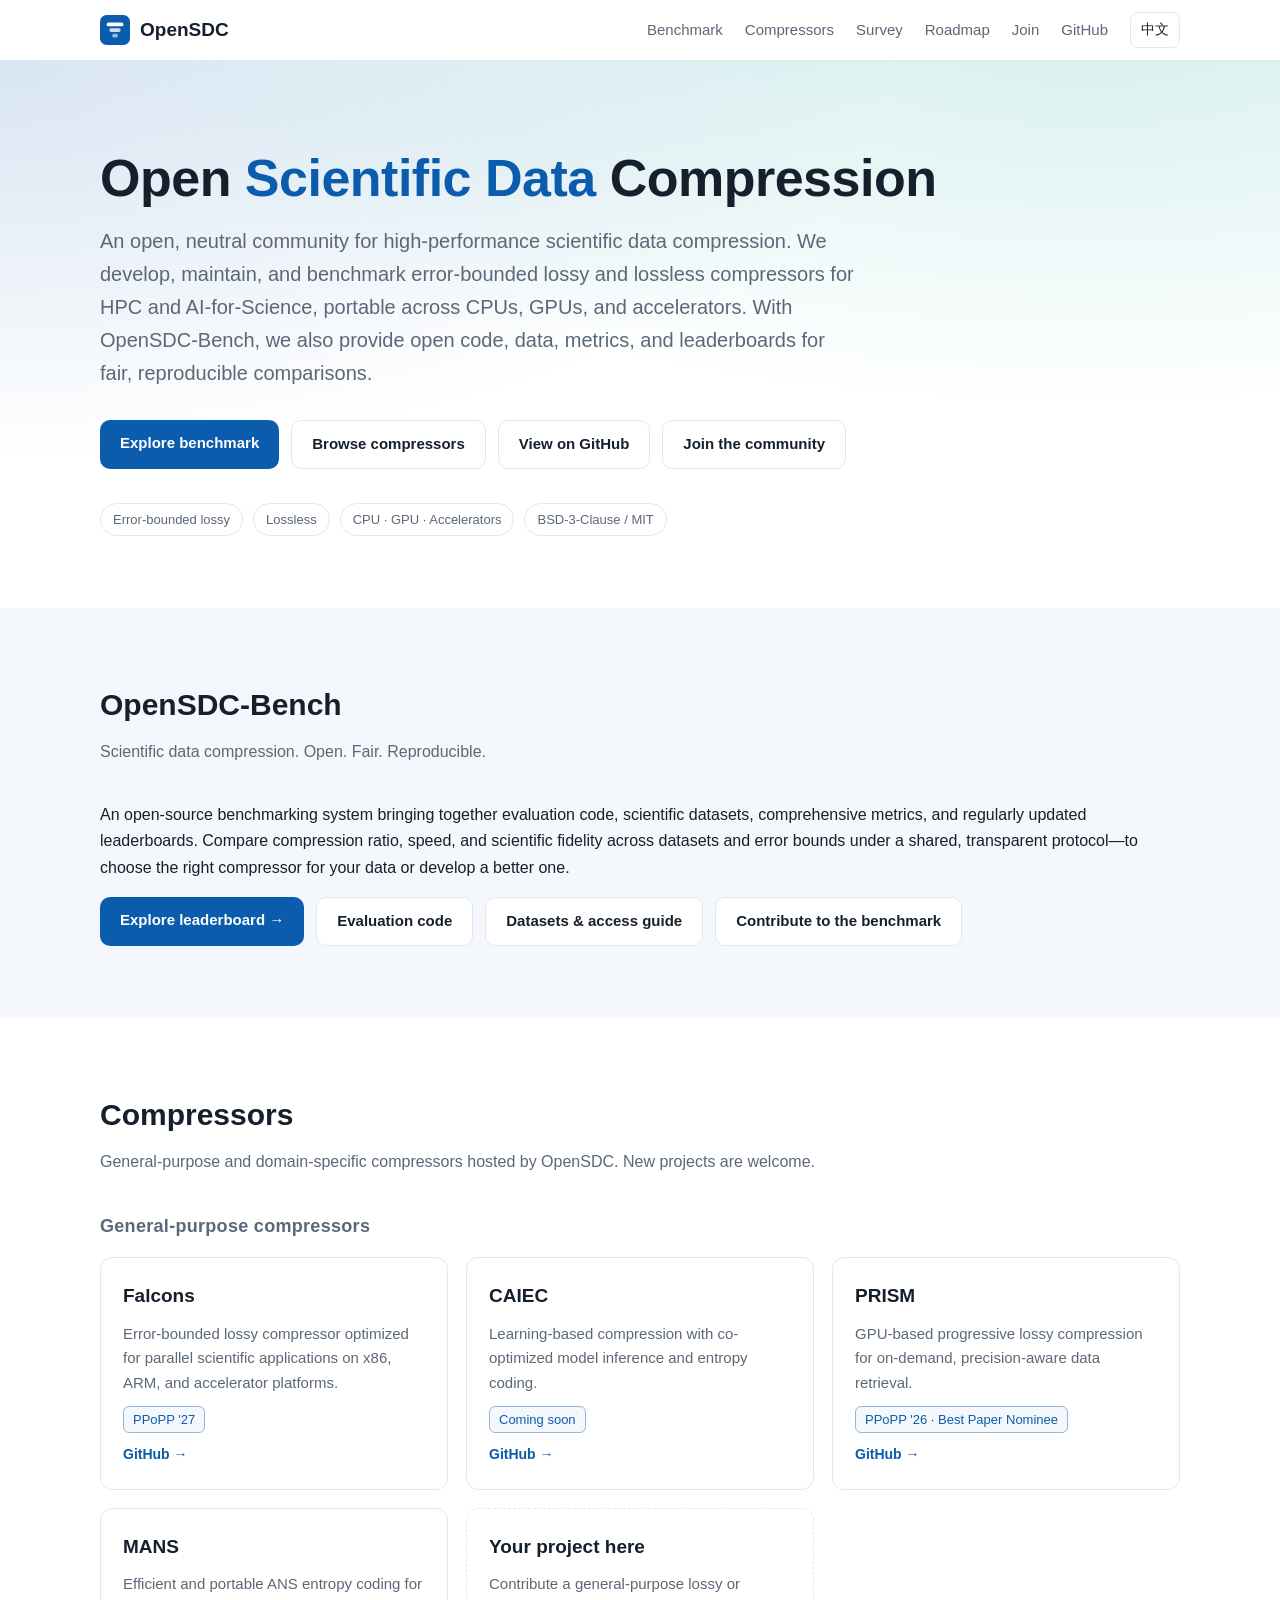
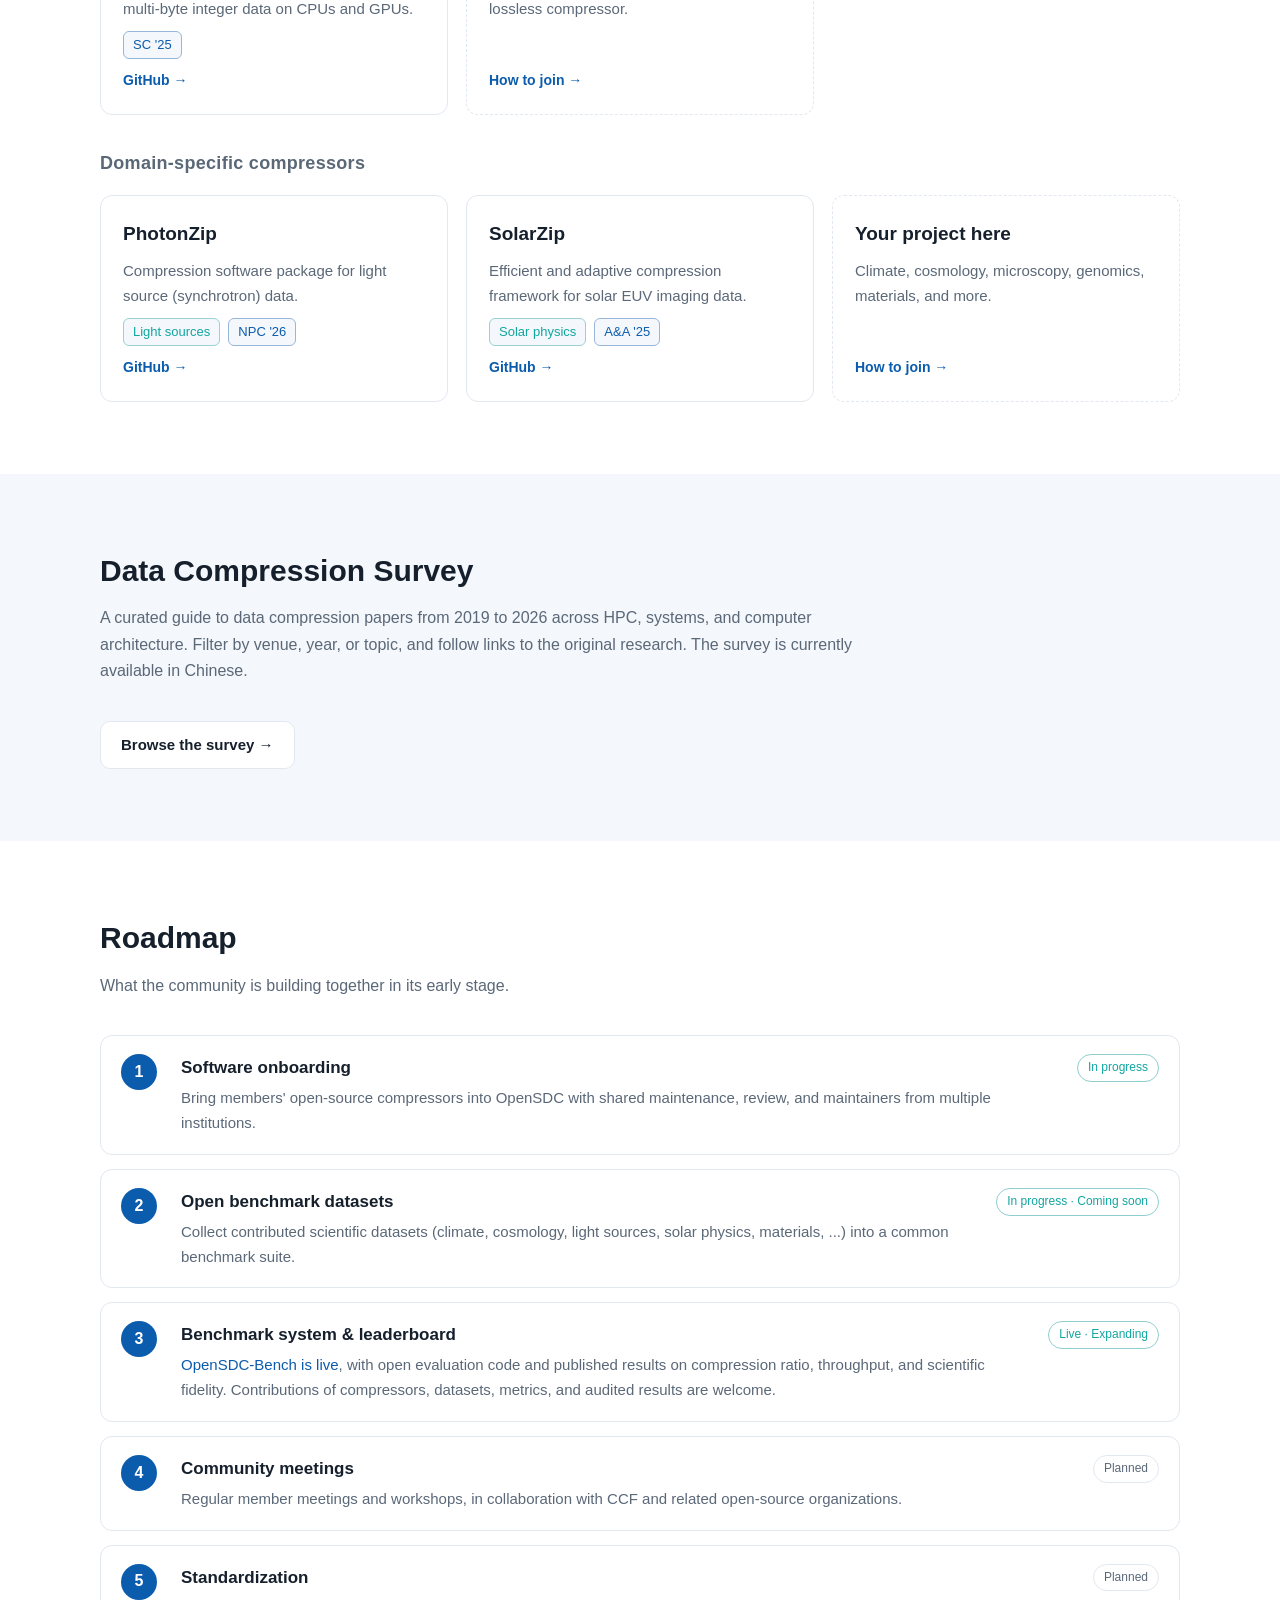
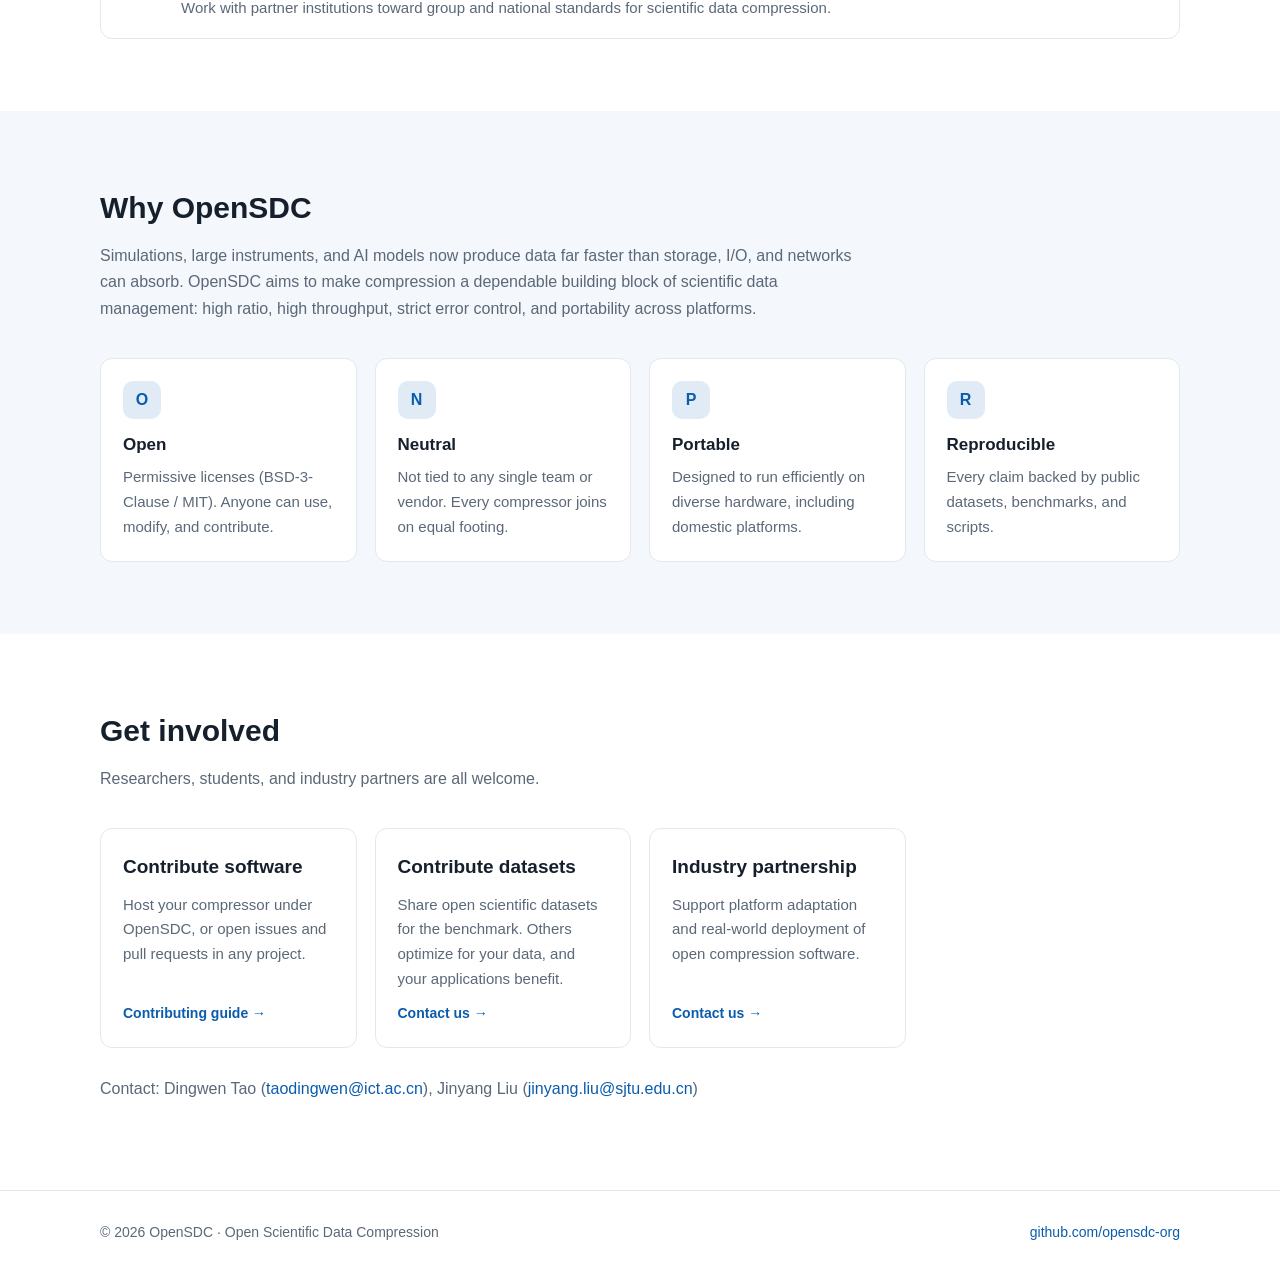
==== index.html @ 250b7d8d "add survey page files" ====
<!doctype html>
<html lang="en">
<head>
<meta charset="utf-8">
<meta name="viewport" content="width=device-width, initial-scale=1">
<title>OpenSDC · Open Scientific Data Compression</title>
<meta name="description" content="OpenSDC is an open community for high-performance scientific data compression: error-bounded lossy and lossless compressors for HPC and AI4S, portable across diverse hardware.">
<link rel="icon" href="data:image/svg+xml,%3Csvg xmlns='http://www.w3.org/2000/svg' viewBox='0 0 32 32'%3E%3Crect width='32' height='32' rx='7' fill='%230b5cad'/%3E%3Crect x='7' y='8' width='18' height='4' rx='2' fill='white'/%3E%3Crect x='10' y='14' width='12' height='4' rx='2' fill='white' opacity='.8'/%3E%3Crect x='13' y='20' width='6' height='4' rx='2' fill='white' opacity='.6'/%3E%3C/svg%3E">
<link rel="alternate" hreflang="en" href="https://opensdc-org.github.io/">
<link rel="alternate" hreflang="zh" href="https://opensdc-org.github.io/zh.html">
<link rel="alternate" hreflang="x-default" href="https://opensdc-org.github.io/">
<style>
:root{
  --bg:#ffffff; --bg-alt:#f4f7fb; --text:#16202c; --muted:#5b6878; --line:#e2e8f0;
  --brand:#0b5cad; --brand-dark:#083f78; --accent:#12a6a0; --card:#ffffff;
  --radius:12px; --max:1120px;
}
@media (prefers-color-scheme: dark){
  :root:not([data-theme="light"]){
    --bg:#0f1620; --bg-alt:#141d29; --text:#e6edf5; --muted:#9aa8b8; --line:#243142;
    --brand:#4c9cf0; --brand-dark:#2f7fd6; --accent:#3cc9c2; --card:#16202d;
  }
}
*{box-sizing:border-box}
html{scroll-behavior:smooth}
body{margin:0;background:var(--bg);color:var(--text);
  font-family:-apple-system,BlinkMacSystemFont,"Segoe UI",Roboto,"Helvetica Neue","PingFang SC","Microsoft YaHei",sans-serif;
  line-height:1.65;font-size:16px}
a{color:var(--brand);text-decoration:none}
a:hover{text-decoration:underline}
.wrap{max-width:var(--max);margin:0 auto;padding:0 20px}

/* nav */
header{position:sticky;top:0;z-index:10;background:color-mix(in srgb,var(--bg) 88%,transparent);
  backdrop-filter:blur(8px);border-bottom:1px solid var(--line)}
.nav{display:flex;align-items:center;justify-content:space-between;height:60px;gap:16px}
.logo{display:flex;align-items:center;gap:10px;font-weight:700;font-size:19px;color:var(--text)}
.logo:hover{text-decoration:none}
.logo svg{width:30px;height:30px}
.links{display:flex;gap:22px;align-items:center;font-size:15px}
.links a{color:var(--muted)}
.links a:hover{color:var(--text);text-decoration:none}
.lang{border:1px solid var(--line);background:transparent;color:var(--text);border-radius:8px;
  padding:5px 10px;cursor:pointer;font-size:14px;text-decoration:none}
.links a.lang{color:var(--text)}
.lang:hover{border-color:var(--brand);text-decoration:none}
@media (max-width:760px){.links a.hide-sm{display:none}}
@media (max-width:480px){.nav{height:auto;min-height:60px;flex-wrap:wrap;gap:8px;padding-top:10px;padding-bottom:10px}.links{gap:14px;flex-wrap:wrap}}

/* hero */
.hero{padding:88px 0 72px;background:
  radial-gradient(1000px 400px at 85% -10%,color-mix(in srgb,var(--accent) 18%,transparent),transparent),
  radial-gradient(900px 400px at 0% 0%,color-mix(in srgb,var(--brand) 16%,transparent),transparent)}
.hero h1{font-size:clamp(32px,5vw,52px);line-height:1.15;margin:0 0 16px;letter-spacing:-.5px}
.hero h1 span{color:var(--brand)}
.hero p.lead{font-size:clamp(17px,2vw,20px);color:var(--muted);max-width:760px;margin:0 0 30px}
.btns{display:flex;gap:12px;flex-wrap:wrap}
.btn{display:inline-block;padding:11px 20px;border-radius:10px;font-weight:600;font-size:15px}
.btn.primary{background:var(--brand);color:#fff}
.btn.primary:hover{background:var(--brand-dark);text-decoration:none}
.btn.ghost{border:1px solid var(--line);color:var(--text);background:var(--card)}
.btn.ghost:hover{border-color:var(--brand);text-decoration:none}
.pills{display:flex;gap:10px;flex-wrap:wrap;margin-top:34px}
.pill{font-size:13px;padding:5px 12px;border-radius:999px;border:1px solid var(--line);color:var(--muted);background:var(--card)}

/* sections */
section{padding:72px 0}
section.alt{background:var(--bg-alt)}
h2{font-size:30px;margin:0 0 10px}
.sub{color:var(--muted);margin:0 0 36px;max-width:760px}
h3.group{font-size:18px;margin:34px 0 16px;color:var(--muted);font-weight:600;letter-spacing:.3px}

.grid{display:grid;gap:18px;grid-template-columns:repeat(auto-fill,minmax(300px,1fr))}
.card{background:var(--card);border:1px solid var(--line);border-radius:var(--radius);padding:22px;
  display:flex;flex-direction:column;gap:10px;transition:border-color .15s,transform .15s}
.card:hover{border-color:var(--brand);transform:translateY(-2px)}
.card h4{margin:0;font-size:19px;display:flex;align-items:center;justify-content:space-between;gap:8px}
.card p{margin:0;color:var(--muted);font-size:15px;flex:1}
.meta{display:flex;flex-wrap:wrap;gap:8px;font-size:13px}
.tag{padding:2px 9px;border-radius:6px;background:var(--bg-alt);color:var(--muted);border:1px solid var(--line)}
.tag.pub{color:var(--brand);border-color:color-mix(in srgb,var(--brand) 35%,var(--line))}
.tag.dom{color:var(--accent);border-color:color-mix(in srgb,var(--accent) 35%,var(--line))}
.card .gh{font-size:14px;font-weight:600}
.card.add{border-style:dashed;justify-content:center;align-items:flex-start}

.principles{display:grid;gap:18px;grid-template-columns:repeat(auto-fill,minmax(230px,1fr))}
.principle{padding:22px;border-radius:var(--radius);background:var(--card);border:1px solid var(--line)}
.principle .ic{width:38px;height:38px;border-radius:10px;display:grid;place-items:center;
  background:color-mix(in srgb,var(--brand) 12%,transparent);color:var(--brand);font-weight:700;margin-bottom:12px}
.principle h4{margin:0 0 6px;font-size:17px}
.principle p{margin:0;color:var(--muted);font-size:15px}

.roadmap{display:grid;gap:14px;counter-reset:r}
.step{display:grid;grid-template-columns:44px 1fr auto;gap:16px;align-items:start;padding:18px 20px;
  background:var(--card);border:1px solid var(--line);border-radius:var(--radius)}
.step::before{counter-increment:r;content:counter(r);width:36px;height:36px;border-radius:50%;
  background:var(--brand);color:#fff;display:grid;place-items:center;font-weight:700}
.step h4{margin:0 0 4px;font-size:17px}
.step p{margin:0;color:var(--muted);font-size:15px}
.status{font-size:12px;padding:3px 10px;border-radius:999px;white-space:nowrap;border:1px solid var(--line);color:var(--muted)}
.status.go{color:var(--accent);border-color:color-mix(in srgb,var(--accent) 40%,var(--line))}
@media (max-width:600px){.step{grid-template-columns:40px 1fr}.status{grid-column:2}}

.involve{display:grid;gap:18px;grid-template-columns:repeat(auto-fill,minmax(250px,1fr))}
footer{border-top:1px solid var(--line);padding:30px 0;color:var(--muted);font-size:14px}
footer .wrap{display:flex;justify-content:space-between;flex-wrap:wrap;gap:12px}

/* i18n */
[data-zh]{display:none}
html[lang="zh"] [data-en]{display:none}
html[lang="zh"] [data-zh]{display:revert}
</style>
</head>
<body>

<header>
  <div class="wrap nav">
    <a class="logo" href="#top">
      <svg viewBox="0 0 32 32" aria-hidden="true"><rect width="32" height="32" rx="7" fill="#0b5cad"/><rect x="7" y="8" width="18" height="4" rx="2" fill="#fff"/><rect x="10" y="14" width="12" height="4" rx="2" fill="#fff" opacity=".8"/><rect x="13" y="20" width="6" height="4" rx="2" fill="#fff" opacity=".6"/></svg>
      OpenSDC
    </a>
    <nav class="links">
      <a href="/benchmark/"><span data-en>Benchmark</span><span data-zh>评测榜单</span></a>
      <a href="#projects"><span data-en>Compressors</span><span data-zh>压缩器</span></a>
      <a href="/survey/" hreflang="zh-CN"><span data-en>Survey</span><span data-zh>文献综述</span></a>
      <a class="hide-sm" href="#roadmap"><span data-en>Roadmap</span><span data-zh>路线图</span></a>
      <a class="hide-sm" href="#join"><span data-en>Join</span><span data-zh>参与</span></a>
      <a href="https://github.com/opensdc-org">GitHub</a>
      <a class="lang" href="zh.html" lang="zh" hreflang="zh">中文</a>
    </nav>
  </div>
</header>

<main id="top">
  <div class="hero">
    <div class="wrap">
      <h1 data-en>Open <span>Scientific Data</span> Compression</h1>
      <h1 data-zh>开放<span>科学数据压缩</span>社区</h1>
      <p class="lead" data-en>An open, neutral community for high-performance scientific data compression. We develop, maintain, and benchmark error-bounded lossy and lossless compressors for HPC and AI-for-Science, portable across CPUs, GPUs, and accelerators. With OpenSDC-Bench, we also provide open code, data, metrics, and leaderboards for fair, reproducible comparisons.</p>
      <p class="lead" data-zh>一个开放、中立的高性能科学数据压缩社区。我们研发、维护和评测面向高性能计算与科学智能（AI4S）的误差可控有损压缩与无损压缩软件，支持多种 CPU、GPU 与加速器平台。同时通过 OpenSDC-Bench 提供开放的评测代码、数据、指标与榜单，支持公平、可复现的比较。</p>
      <div class="btns">
        <a class="btn primary" href="/benchmark/"><span data-en>Explore benchmark</span><span data-zh>查看评测榜单</span></a>
        <a class="btn ghost" href="#projects"><span data-en>Browse compressors</span><span data-zh>浏览压缩器</span></a>
        <a class="btn ghost" href="https://github.com/opensdc-org"><span data-en>View on GitHub</span><span data-zh>访问 GitHub</span></a>
        <a class="btn ghost" href="#join"><span data-en>Join the community</span><span data-zh>加入社区</span></a>
      </div>
      <div class="pills">
        <span class="pill"><span data-en>Error-bounded lossy</span><span data-zh>误差可控有损压缩</span></span>
        <span class="pill"><span data-en>Lossless</span><span data-zh>无损压缩</span></span>
        <span class="pill">CPU · GPU · <span data-en>Accelerators</span><span data-zh>加速器</span></span>
        <span class="pill">BSD-3-Clause / MIT</span>
      </div>
    </div>
  </div>

  <section id="benchmark" class="alt">
    <div class="wrap">
      <h2>OpenSDC-Bench</h2>
      <p class="sub" data-en>Scientific data compression. Open. Fair. Reproducible.</p>
      <p class="sub" data-zh>科学数据压缩评测：开放、公平、可复现。</p>
      <p data-en>An open-source benchmarking system bringing together evaluation code, scientific datasets, comprehensive metrics, and regularly updated leaderboards. Compare compression ratio, speed, and scientific fidelity across datasets and error bounds under a shared, transparent protocol—to choose the right compressor for your data or develop a better one.</p>
      <p data-zh>集成开源评测代码、科学数据集、多维评测指标和持续更新的榜单。在统一、透明的协议下，比较不同压缩方法在不同数据集与误差界上的压缩率、速度和科学数据保真度，帮助用户选型，帮助开发者理解性能差异并优化方法。</p>
      <div class="btns">
        <a class="btn primary" href="/benchmark/"><span data-en>Explore leaderboard →</span><span data-zh>查看评测与榜单 →</span></a>
        <a class="btn ghost" href="https://github.com/opensdc-org/OpenSDC-Bench"><span data-en>Evaluation code</span><span data-zh>评测代码</span></a>
        <a class="btn ghost" href="https://github.com/opensdc-org/OpenSDC-Bench/tree/main/datasets"><span data-en>Datasets &amp; access guide</span><span data-zh>数据集与获取指南</span></a>
        <a class="btn ghost" href="https://github.com/opensdc-org/OpenSDC-Bench/blob/main/CONTRIBUTING.md"><span data-en>Contribute to the benchmark</span><span data-zh>参与评测建设</span></a>
      </div>
    </div>
  </section>

  <section id="projects">
    <div class="wrap">
      <h2 data-en>Compressors</h2><h2 data-zh>压缩器</h2>
      <p class="sub" data-en>General-purpose and domain-specific compressors hosted by OpenSDC. New projects are welcome.</p>
      <p class="sub" data-zh>OpenSDC 托管的通用型与领域专用压缩软件，欢迎更多项目加入。</p>

      <h3 class="group" data-en>General-purpose compressors</h3><h3 class="group" data-zh>通用压缩器</h3>
      <div class="grid" id="general"></div>

      <h3 class="group" data-en>Domain-specific compressors</h3><h3 class="group" data-zh>领域专用压缩器</h3>
      <div class="grid" id="domain"></div>
    </div>
  </section>

  <section id="survey" class="alt" aria-labelledby="survey-title">
    <div class="wrap">
      <h2 id="survey-title"><span data-en>Data Compression Survey</span><span data-zh>数据压缩研究图谱</span></h2>
      <p class="sub" data-en>A curated guide to data compression papers from 2019 to 2026 across HPC, systems, and computer architecture. Filter by venue, year, or topic, and follow links to the original research. The survey is currently available in Chinese.</p>
      <p class="sub" data-zh>汇集 2019–2026 年高性能计算、系统和体系结构领域的数据压缩论文，可按发表场所、年份或主题筛选，并查看原文来源与研究趋势。</p>
      <a class="btn ghost" href="/survey/" hreflang="zh-CN"><span data-en>Browse the survey →</span><span data-zh>浏览研究图谱 →</span></a>
    </div>
  </section>

  <section id="roadmap">
    <div class="wrap">
      <h2 data-en>Roadmap</h2><h2 data-zh>路线图</h2>
      <p class="sub" data-en>What the community is building together in its early stage.</p>
      <p class="sub" data-zh>社区初期正在共同推进的工作。</p>
      <div class="roadmap">
        <div class="step"><div>
          <h4><span data-en>Software onboarding</span><span data-zh>压缩软件入驻</span></h4>
          <p data-en>Bring members' open-source compressors into OpenSDC with shared maintenance, review, and maintainers from multiple institutions.</p>
          <p data-zh>各单位开源压缩软件入驻联盟，日常化管理与评审，欢迎多单位共同担任 maintainer。</p></div>
          <span class="status go"><span data-en>In progress</span><span data-zh>进行中</span></span></div>
        <div class="step"><div>
          <h4><span data-en>Open benchmark datasets</span><span data-zh>开源基准数据集</span></h4>
          <p data-en>Collect contributed scientific datasets (climate, cosmology, light sources, solar physics, materials, ...) into a common benchmark suite.</p>
          <p data-zh>汇集各单位贡献的科学数据集（气象气候、宇宙学、光源、太阳物理、材料等），形成统一基准数据集。</p></div>
          <span class="status go"><span data-en>In progress · Coming soon</span><span data-zh>进行中，即将发布</span></span></div>
        <div class="step"><div>
          <h4><span data-en>Benchmark system &amp; leaderboard</span><span data-zh>评测系统与榜单</span></h4>
          <p data-en><a href="/benchmark/">OpenSDC-Bench is live</a>, with open evaluation code and published results on compression ratio, throughput, and scientific fidelity. Contributions of compressors, datasets, metrics, and audited results are welcome.</p>
          <p data-zh><a href="/benchmark/">OpenSDC-Bench 已上线</a>，提供开源评测代码，以及压缩率、吞吐量与科学数据保真度等公开结果。欢迎贡献压缩器、数据集、指标和可审计的评测结果。</p></div>
          <span class="status go"><span data-en>Live · Expanding</span><span data-zh>已上线 · 持续扩展</span></span></div>
        <div class="step"><div>
          <h4><span data-en>Community meetings</span><span data-zh>定期研讨</span></h4>
          <p data-en>Regular member meetings and workshops, in collaboration with CCF and related open-source organizations.</p>
          <p data-zh>与 CCF 及相关开源组织合作，定期举办成员见面会和技术研讨。</p></div>
          <span class="status"><span data-en>Planned</span><span data-zh>规划中</span></span></div>
        <div class="step"><div>
          <h4><span data-en>Standardization</span><span data-zh>标准化</span></h4>
          <p data-en>Work with partner institutions toward group and national standards for scientific data compression.</p>
          <p data-zh>联合相关单位推动科学数据压缩团体标准，进而推动国家标准。</p></div>
          <span class="status"><span data-en>Planned</span><span data-zh>规划中</span></span></div>
      </div>
    </div>
  </section>

  <section id="about" class="alt">
    <div class="wrap">
      <h2 data-en>Why OpenSDC</h2><h2 data-zh>为什么需要 OpenSDC</h2>
      <p class="sub" data-en>Simulations, large instruments, and AI models now produce data far faster than storage, I/O, and networks can absorb. OpenSDC aims to make compression a dependable building block of scientific data management: high ratio, high throughput, strict error control, and portability across platforms.</p>
      <p class="sub" data-zh>科学模拟、大科学装置和 AI 模型产生数据的速度，已远超存储、I/O 与网络的承载能力。OpenSDC 希望让压缩成为科学数据管理中可靠的基础组件：高压缩比、高吞吐、严格误差控制、跨平台可移植。</p>
      <div class="principles">
        <div class="principle"><div class="ic">O</div>
          <h4><span data-en>Open</span><span data-zh>开放</span></h4>
          <p data-en>Permissive licenses (BSD-3-Clause / MIT). Anyone can use, modify, and contribute.</p>
          <p data-zh>采用 BSD-3-Clause / MIT 等宽松许可证，任何人均可使用、修改和贡献。</p></div>
        <div class="principle"><div class="ic">N</div>
          <h4><span data-en>Neutral</span><span data-zh>中立</span></h4>
          <p data-en>Not tied to any single team or vendor. Every compressor joins on equal footing.</p>
          <p data-zh>不绑定任何特定团队或厂商，各家压缩软件平等加入。</p></div>
        <div class="principle"><div class="ic">P</div>
          <h4><span data-en>Portable</span><span data-zh>可移植</span></h4>
          <p data-en>Designed to run efficiently on diverse hardware, including domestic platforms.</p>
          <p data-zh>面向多样化硬件（含国产平台）高效运行。</p></div>
        <div class="principle"><div class="ic">R</div>
          <h4><span data-en>Reproducible</span><span data-zh>可复现</span></h4>
          <p data-en>Every claim backed by public datasets, benchmarks, and scripts.</p>
          <p data-zh>所有性能结论均有公开数据集、基准与脚本支撑。</p></div>
      </div>
    </div>
  </section>

  <section id="join">
    <div class="wrap">
      <h2 data-en>Get involved</h2><h2 data-zh>参与方式</h2>
      <p class="sub" data-en>Researchers, students, and industry partners are all welcome.</p>
      <p class="sub" data-zh>欢迎高校、科研院所的老师同学以及企业伙伴共同参与。</p>
      <div class="involve">
        <div class="card"><h4><span data-en>Contribute software</span><span data-zh>贡献软件</span></h4>
          <p data-en>Host your compressor under OpenSDC, or open issues and pull requests in any project.</p>
          <p data-zh>将您的压缩软件加入 OpenSDC，或在任意项目中提交 Issue 与 PR。</p>
          <a class="gh" href="https://github.com/opensdc-org/.github/blob/main/CONTRIBUTING.md"><span data-en>Contributing guide →</span><span data-zh>贡献指南 →</span></a></div>
        <div class="card"><h4><span data-en>Contribute datasets</span><span data-zh>贡献数据集</span></h4>
          <p data-en>Share open scientific datasets for the benchmark. Others optimize for your data, and your applications benefit.</p>
          <p data-zh>为基准贡献开源科学数据集，其他团队据此优化压缩软件，最终反哺您的应用。</p>
          <a class="gh" href="mailto:taodingwen@ict.ac.cn"><span data-en>Contact us →</span><span data-zh>联系我们 →</span></a></div>
        <div class="card"><h4><span data-en>Industry partnership</span><span data-zh>企业合作</span></h4>
          <p data-en>Support platform adaptation and real-world deployment of open compression software.</p>
          <p data-zh>支持压缩软件的国产化平台适配与落地应用。</p>
          <a class="gh" href="mailto:taodingwen@ict.ac.cn"><span data-en>Contact us →</span><span data-zh>联系我们 →</span></a></div>
      </div>
      <p style="margin-top:28px;color:var(--muted)">
        <span data-en>Contact:</span><span data-zh>联系方式：</span>
        Dingwen Tao (<a href="mailto:taodingwen@ict.ac.cn">taodingwen@ict.ac.cn</a>),
        Jinyang Liu (<a href="mailto:jinyang.liu@sjtu.edu.cn">jinyang.liu@sjtu.edu.cn</a>)
      </p>
    </div>
  </section>
</main>

<footer>
  <div class="wrap">
    <span>© <span id="yr"></span> OpenSDC · <span data-en>Open Scientific Data Compression</span><span data-zh>开放科学数据压缩社区</span></span>
    <a href="https://github.com/opensdc-org">github.com/opensdc-org</a>
  </div>
</footer>

<script>
// ---- Project list: edit here to add or update projects ----
const PROJECTS = [
  { name:"Falcons", group:"general", repo:"https://github.com/opensdc-org/Falcons",
    en:"Error-bounded lossy compressor optimized for parallel scientific applications on x86, ARM, and accelerator platforms.",
    zh:"面向并行科学应用的误差可控有损压缩器，针对 x86、ARM 及加速器平台深度优化。",
    pub:"PPoPP '27", pubUrl:"https://arxiv.org/abs/2610.41209" },
  { name:"CAIEC", group:"general", repo:"https://github.com/opensdc-org/CAIEC",
    en:"Learning-based compression with co-optimized model inference and entropy coding.",
    zh:"模型推理与熵编码协同优化的学习型压缩。",
    pub:"Coming soon", pubZh:"即将发表" },
  { name:"PRISM", group:"general", repo:"https://github.com/opensdc-org/PRISM",
    en:"GPU-based progressive lossy compression for on-demand, precision-aware data retrieval.",
    zh:"基于 GPU 的渐进式有损压缩框架，支持按精度需求按需检索数据。",
    pub:"PPoPP '26 · Best Paper Nominee", pubZh:"PPoPP '26 · 最佳论文提名", pubUrl:"https://doi.org/10.1145/3774934.3786438" },
  { name:"MANS", group:"general", repo:"https://github.com/opensdc-org/MANS",
    en:"Efficient and portable ANS entropy coding for multi-byte integer data on CPUs and GPUs.",
    zh:"面向多字节整型数据的高效可移植 ANS 熵编码，支持 CPU 与 GPU。",
    pub:"SC '25", pubUrl:"https://doi.org/10.1145/3712285.3759825" },
  { name:"PhotonZip", group:"domain", domain:"Light sources", domainZh:"光源", repo:"https://github.com/opensdc-org/PhotonZip",
    en:"Compression software package for light source (synchrotron) data.",
    zh:"面向光源数据的压缩软件包。",
    pub:"NPC '26", pubUrl:"https://arxiv.org/abs/2611.04138" },
  { name:"SolarZip", group:"domain", domain:"Solar physics", domainZh:"太阳物理", repo:"https://github.com/opensdc-org/SolarZip",
    en:"Efficient and adaptive compression framework for solar EUV imaging data.",
    zh:"面向太阳极紫外（EUV）成像数据的高效自适应压缩框架。",
    pub:"A&A '25", pubUrl:"https://www.aanda.org/articles/aa/full_html/2025/10/aa55193-25/aa55193-25.html" }
];

function esc(s){return String(s).replace(/[&<>"]/g,c=>({"&":"&amp;","<":"&lt;",">":"&gt;",'"':"&quot;"}[c]))}
function card(p){
  const pubEn = esc(p.pub), pubZh = esc(p.pubZh || p.pub);
  const pubTag = p.pubUrl
    ? `<a class="tag pub" href="${esc(p.pubUrl)}"><span data-en>${pubEn}</span><span data-zh>${pubZh}</span></a>`
    : `<span class="tag pub"><span data-en>${pubEn}</span><span data-zh>${pubZh}</span></span>`;
  const dom = p.domain ? `<span class="tag dom"><span data-en>${esc(p.domain)}</span><span data-zh>${esc(p.domainZh||p.domain)}</span></span>` : "";
  return `<div class="card">
    <h4>${esc(p.name)}</h4>
    <p><span data-en>${esc(p.en)}</span><span data-zh>${esc(p.zh)}</span></p>
    <div class="meta">${dom}${pubTag}</div>
    <a class="gh" href="${esc(p.repo)}">GitHub →</a></div>`;
}
const addCard = (en,zh)=>`<div class="card add"><h4><span data-en>Your project here</span><span data-zh>欢迎您的项目</span></h4>
  <p><span data-en>${en}</span><span data-zh>${zh}</span></p>
  <a class="gh" href="#join"><span data-en>How to join →</span><span data-zh>如何加入 →</span></a></div>`;

document.getElementById("general").innerHTML =
  PROJECTS.filter(p=>p.group==="general").map(card).join("") +
  addCard("Contribute a general-purpose lossy or lossless compressor.","欢迎贡献通用型有损或无损压缩软件。");
document.getElementById("domain").innerHTML =
  PROJECTS.filter(p=>p.group==="domain").map(card).join("") +
  addCard("Climate, cosmology, microscopy, genomics, materials, and more.","气象气候、宇宙学、显微成像、基因组、材料等领域均欢迎。");

document.getElementById("yr").textContent = new Date().getFullYear();

// Language is fixed per page: index.html = English, zh.html = 中文.
</script>
</body>
</html>
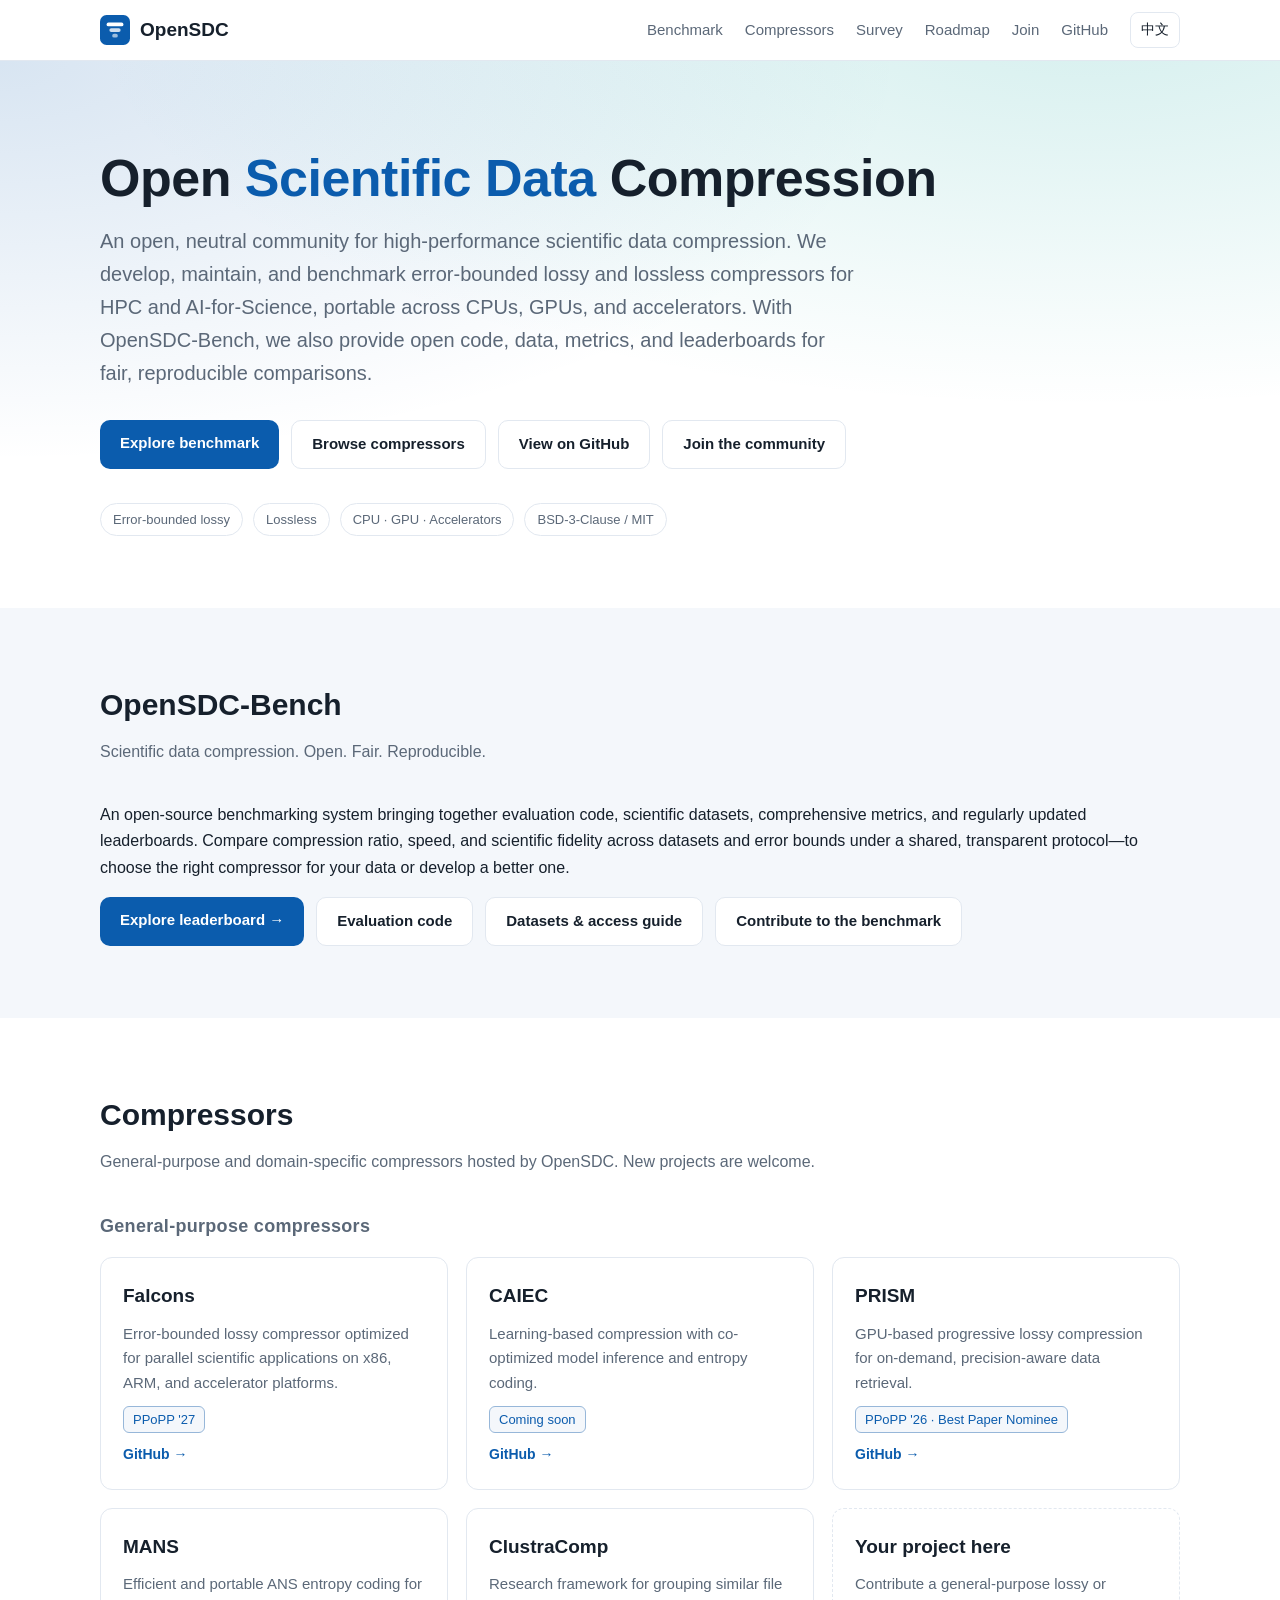
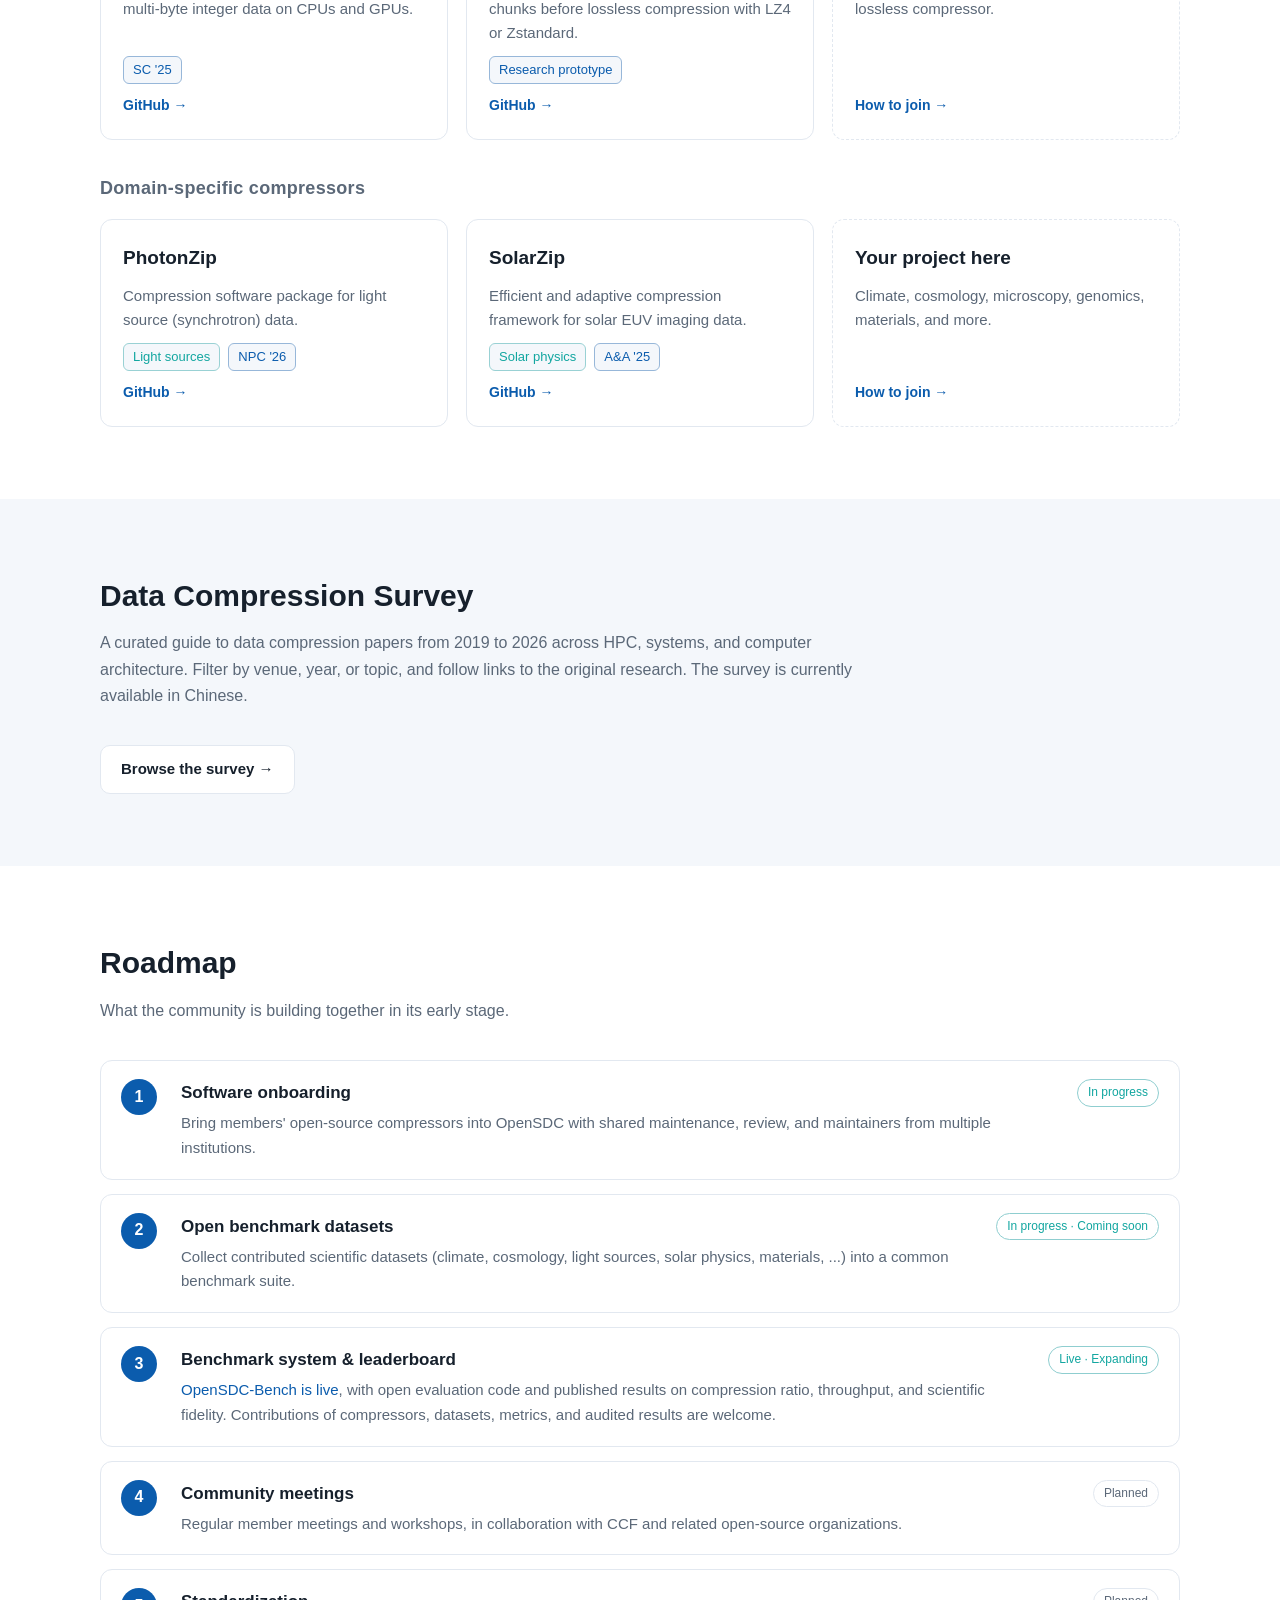
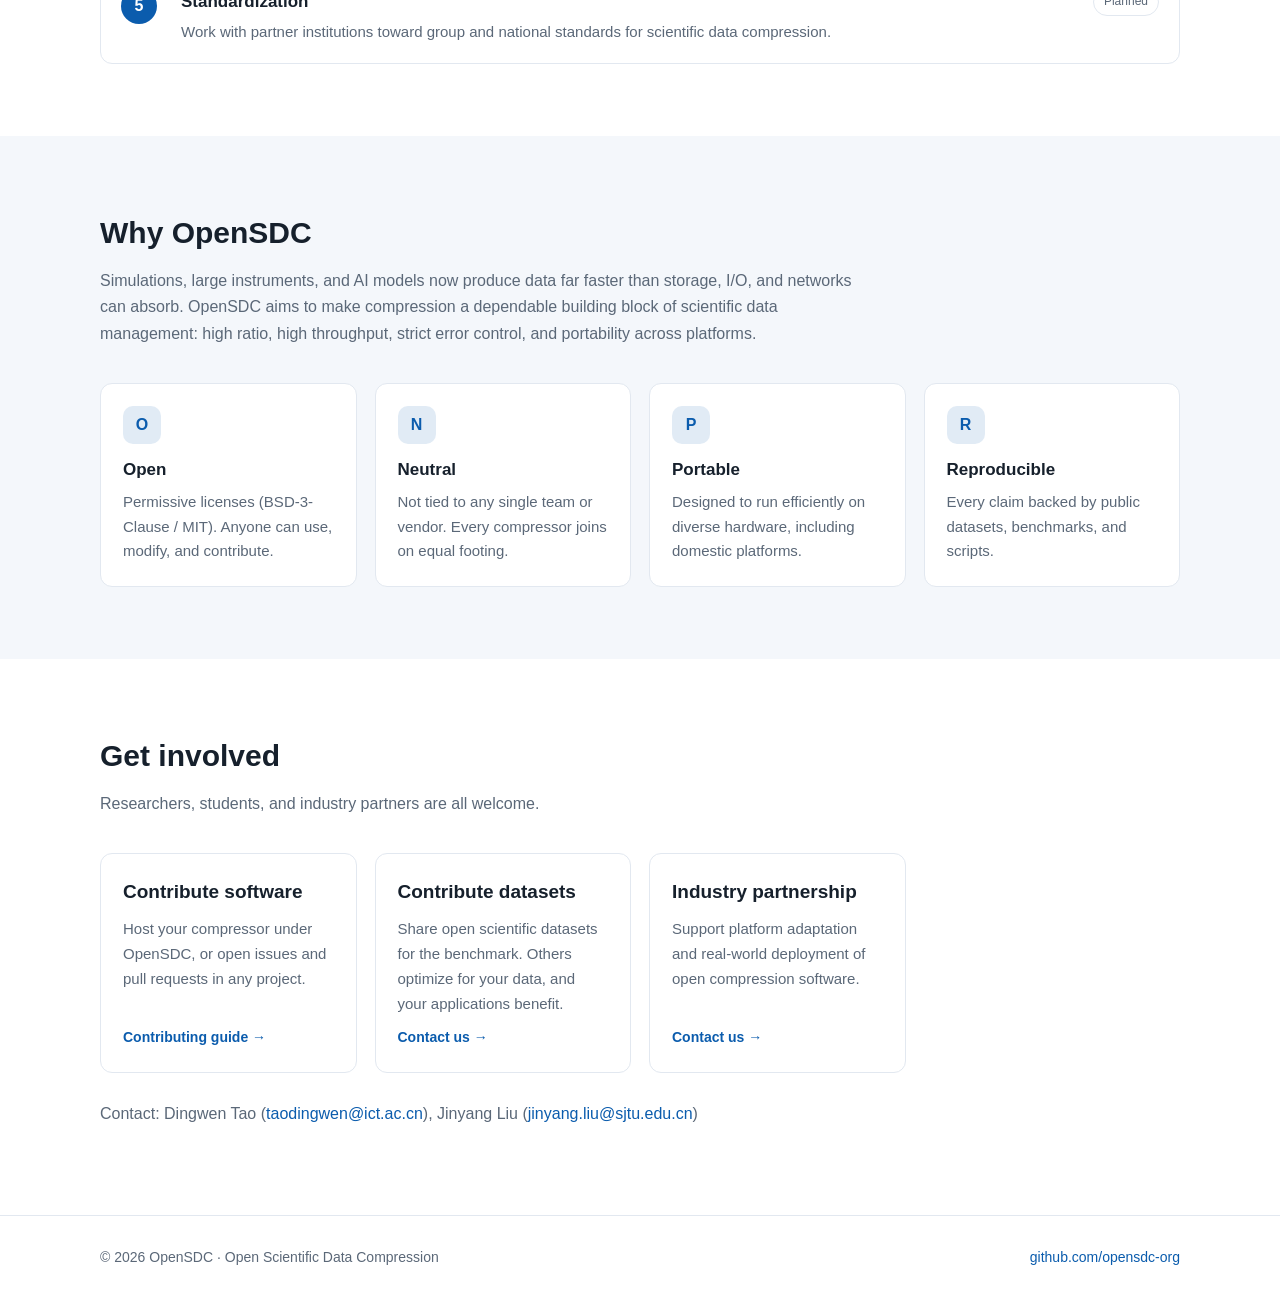
==== commit cd24bf36: "add ClustraComp work" ====
--- a/index.html
+++ b/index.html
@@ -307,6 +307,10 @@
     en:"Efficient and portable ANS entropy coding for multi-byte integer data on CPUs and GPUs.",
     zh:"面向多字节整型数据的高效可移植 ANS 熵编码，支持 CPU 与 GPU。",
     pub:"SC '25", pubUrl:"https://doi.org/10.1145/3712285.3759825" },
+  { name:"ClustraComp", group:"general", repo:"https://github.com/opensdc-org/ClustraComp",
+    en:"Research framework for grouping similar file chunks before lossless compression with LZ4 or Zstandard.",
+    zh:"基于相似文件块分组的无损压缩存储框架，支持 LZ4 和 Zstandard。",
+    pub:"Research prototype", pubZh:"研究原型" },
   { name:"PhotonZip", group:"domain", domain:"Light sources", domainZh:"光源", repo:"https://github.com/opensdc-org/PhotonZip",
     en:"Compression software package for light source (synchrotron) data.",
     zh:"面向光源数据的压缩软件包。",
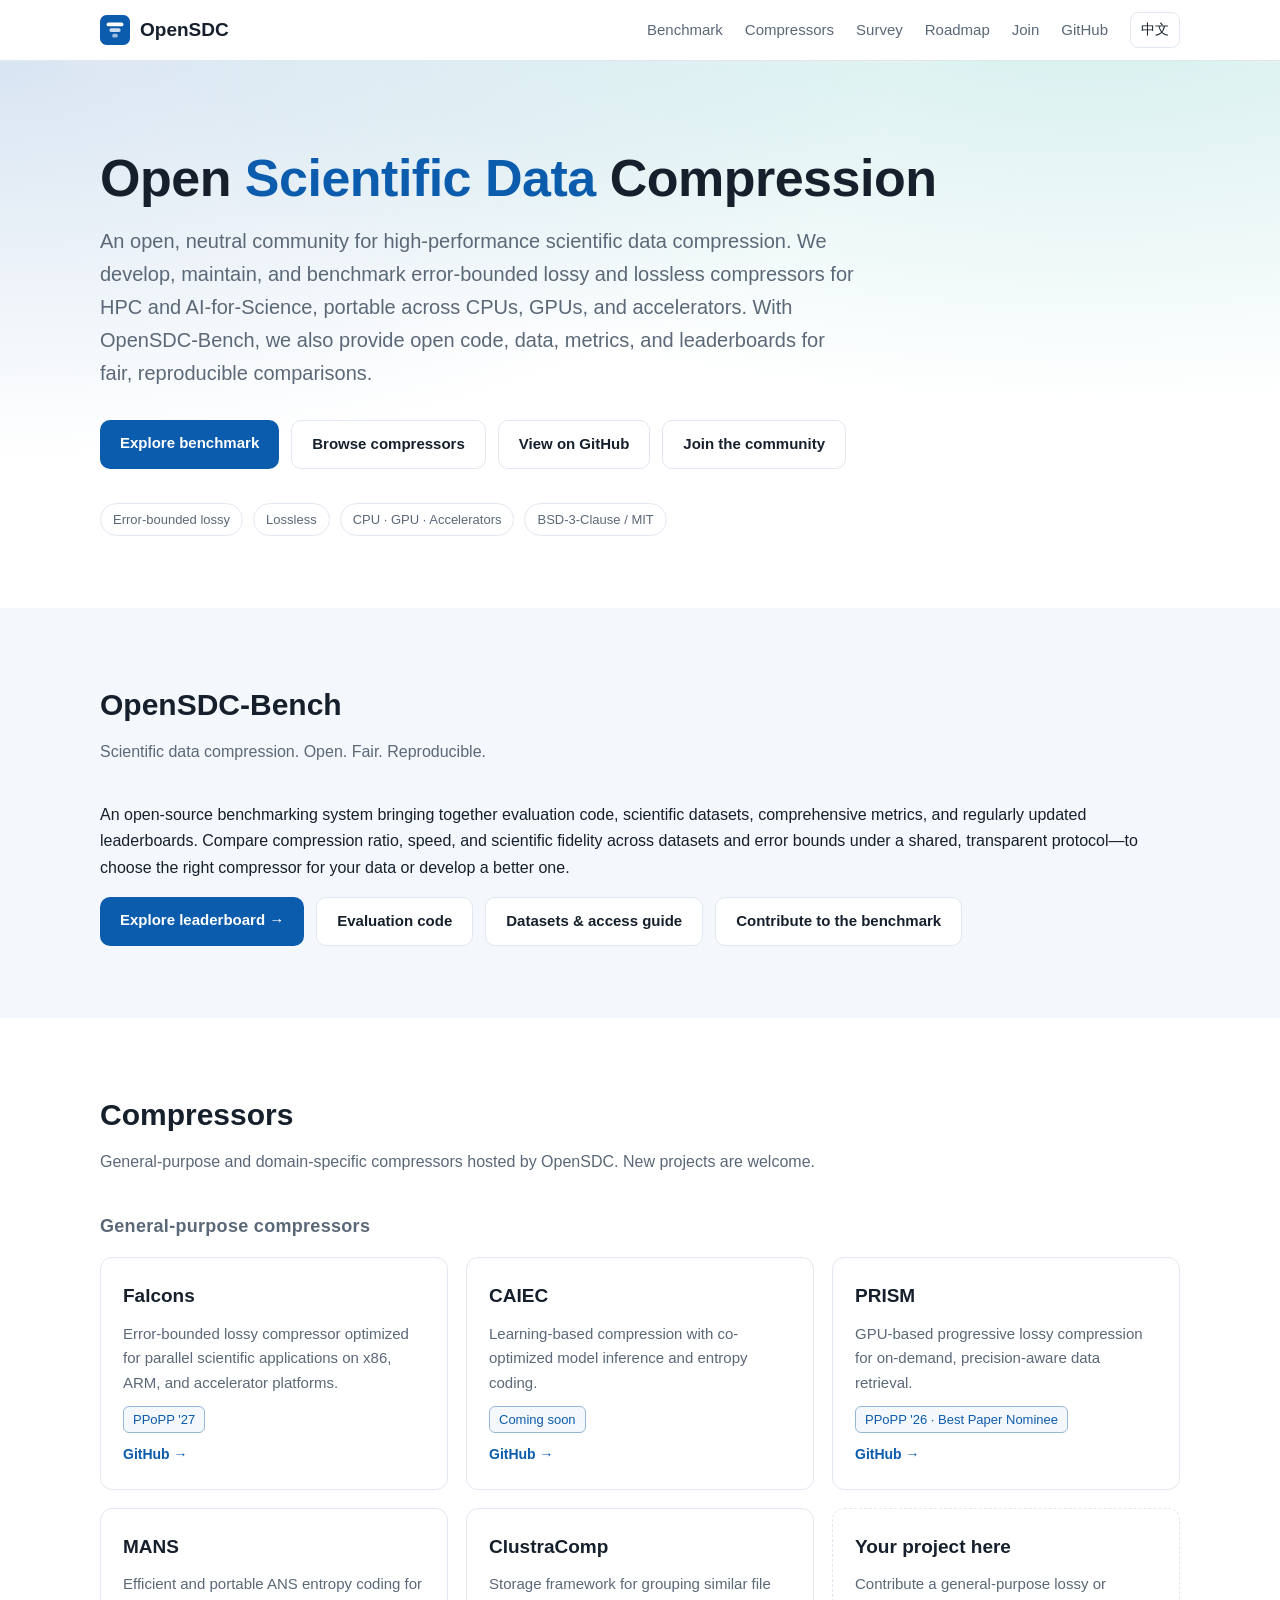
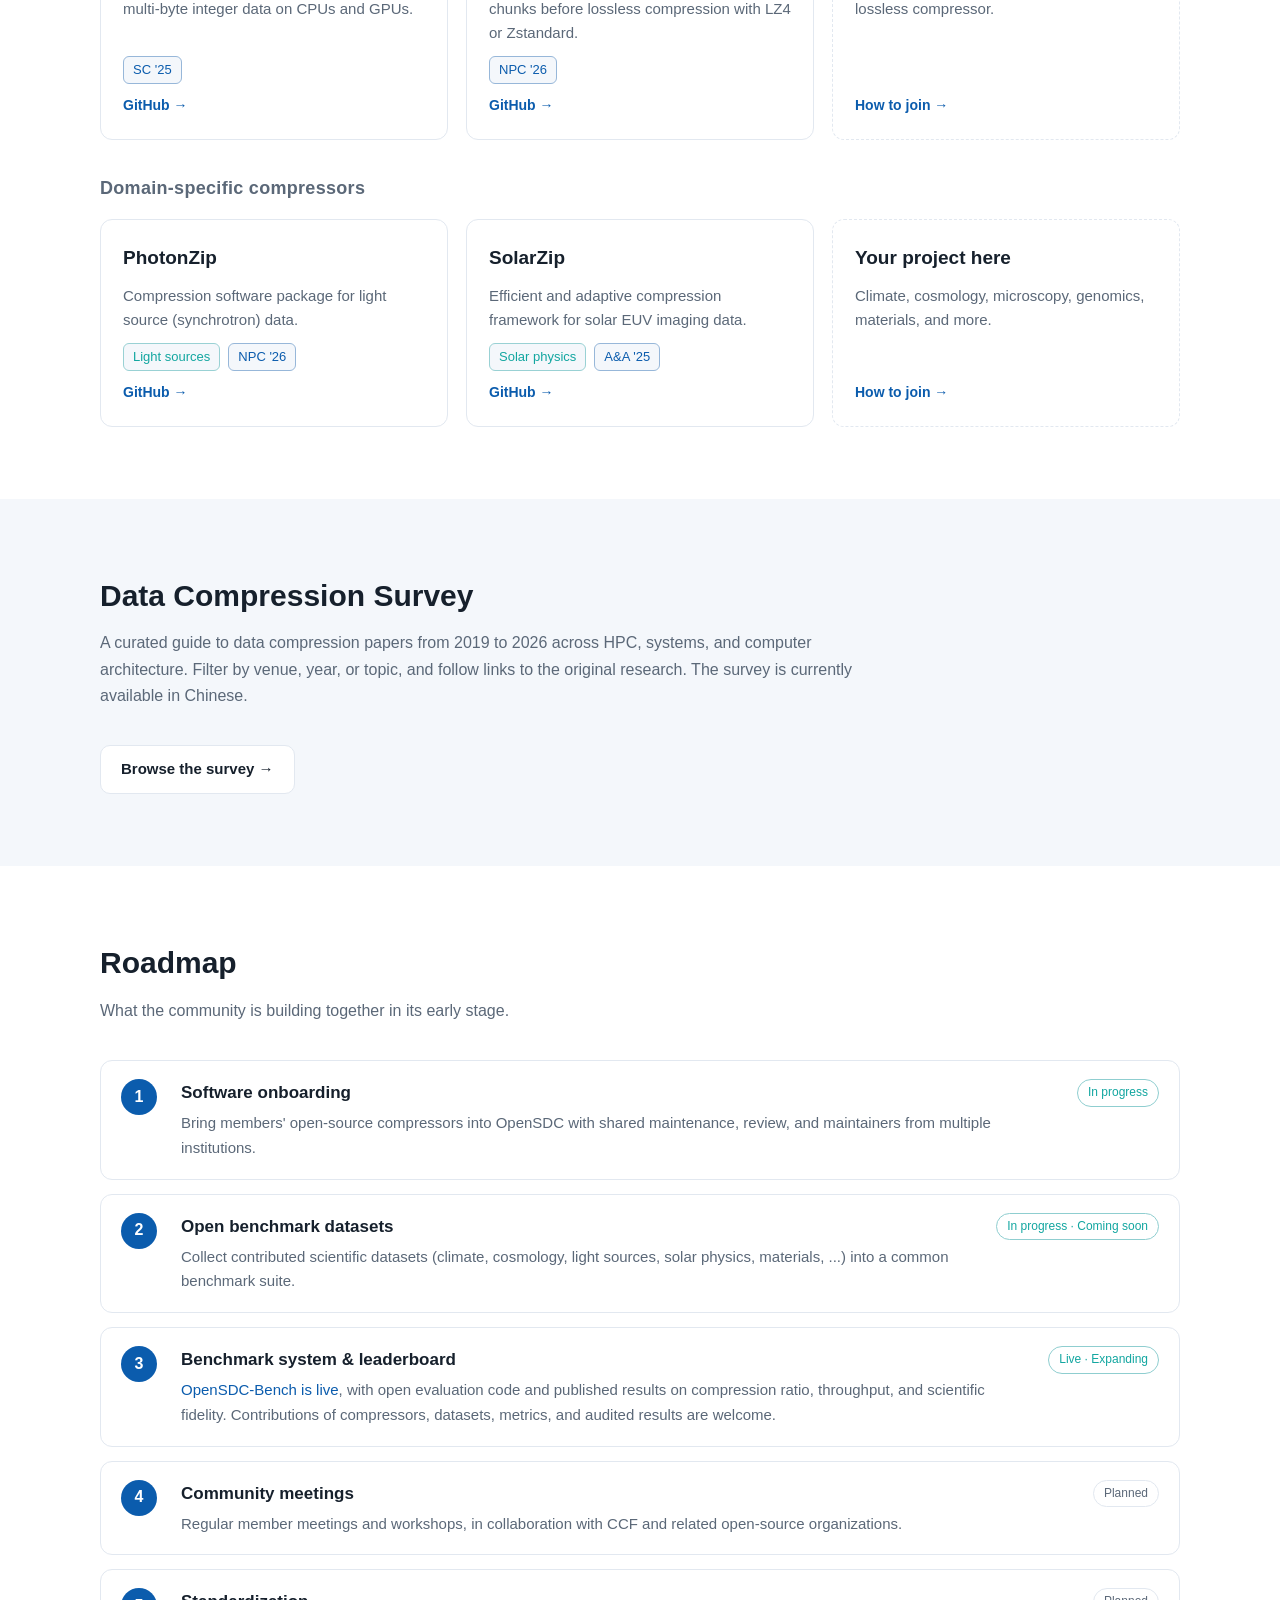
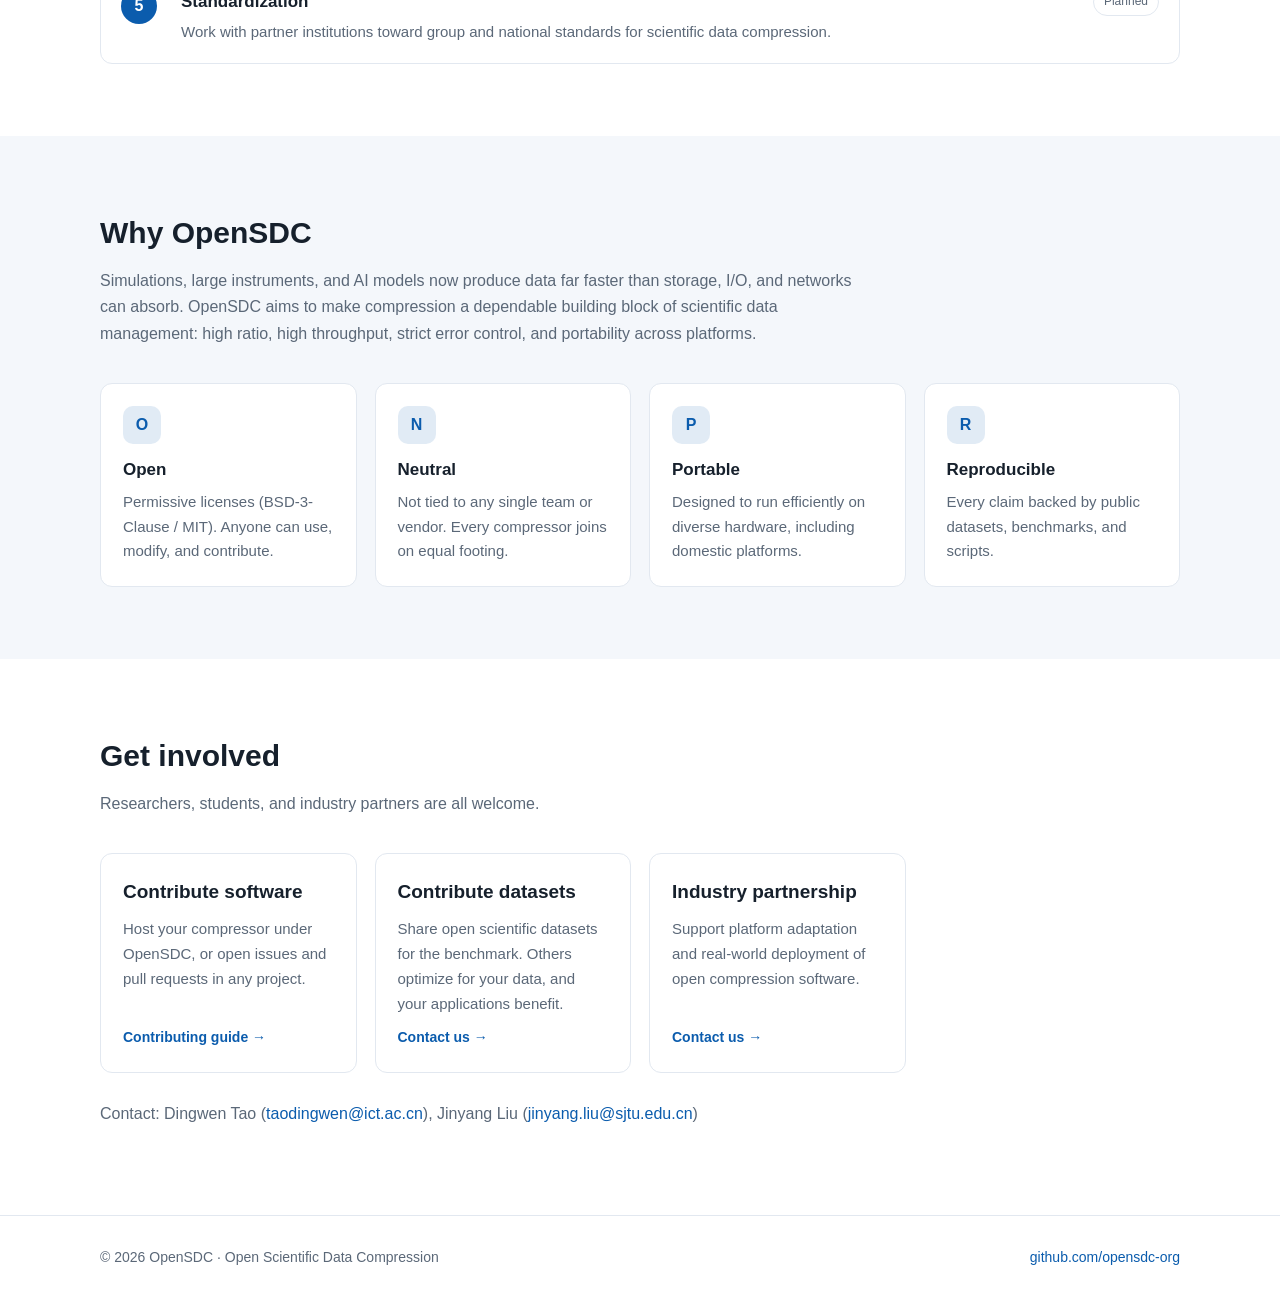
==== commit 09ac6eea: "update ClustraComp's publication" ====
--- a/index.html
+++ b/index.html
@@ -308,9 +308,9 @@
     zh:"面向多字节整型数据的高效可移植 ANS 熵编码，支持 CPU 与 GPU。",
     pub:"SC '25", pubUrl:"https://doi.org/10.1145/3712285.3759825" },
   { name:"ClustraComp", group:"general", repo:"https://github.com/opensdc-org/ClustraComp",
-    en:"Research framework for grouping similar file chunks before lossless compression with LZ4 or Zstandard.",
+    en:"Storage framework for grouping similar file chunks before lossless compression with LZ4 or Zstandard.",
     zh:"基于相似文件块分组的无损压缩存储框架，支持 LZ4 和 Zstandard。",
-    pub:"Research prototype", pubZh:"研究原型" },
+    pub:"NPC '26"},
   { name:"PhotonZip", group:"domain", domain:"Light sources", domainZh:"光源", repo:"https://github.com/opensdc-org/PhotonZip",
     en:"Compression software package for light source (synchrotron) data.",
     zh:"面向光源数据的压缩软件包。",
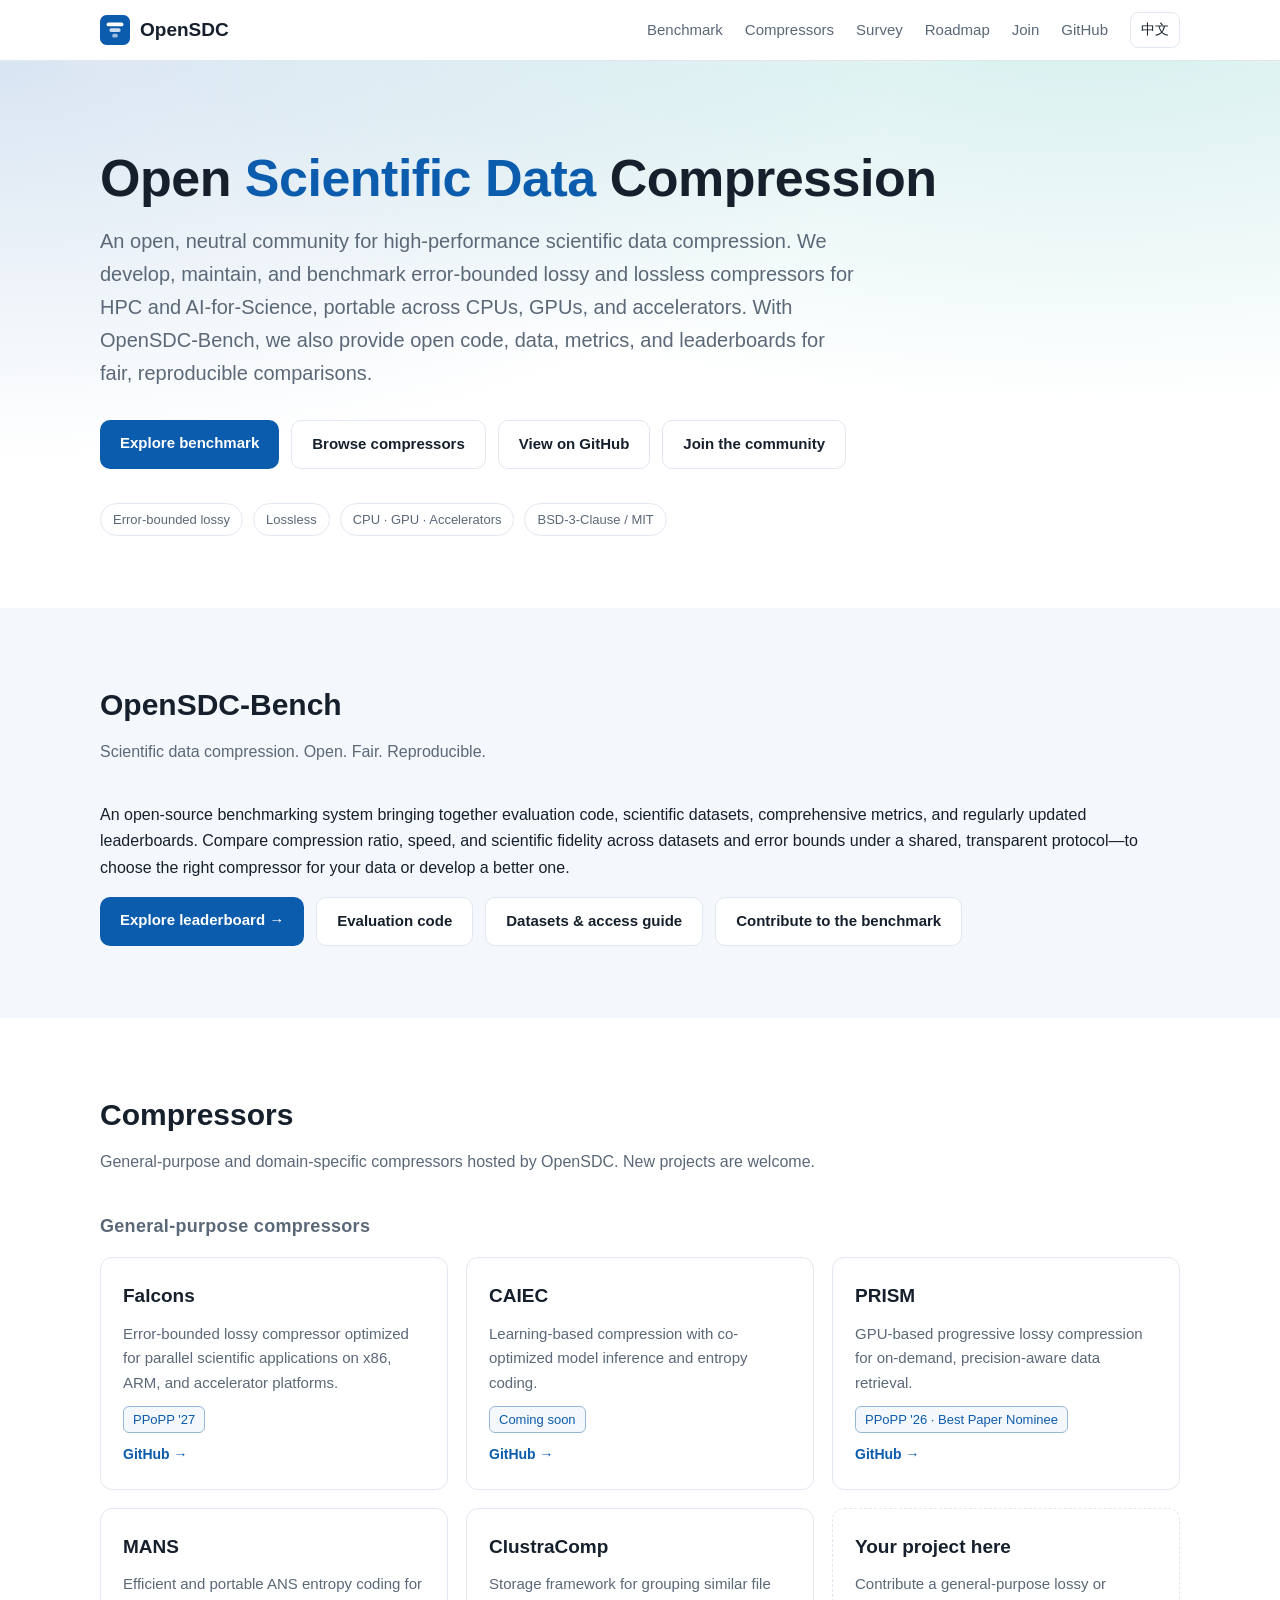
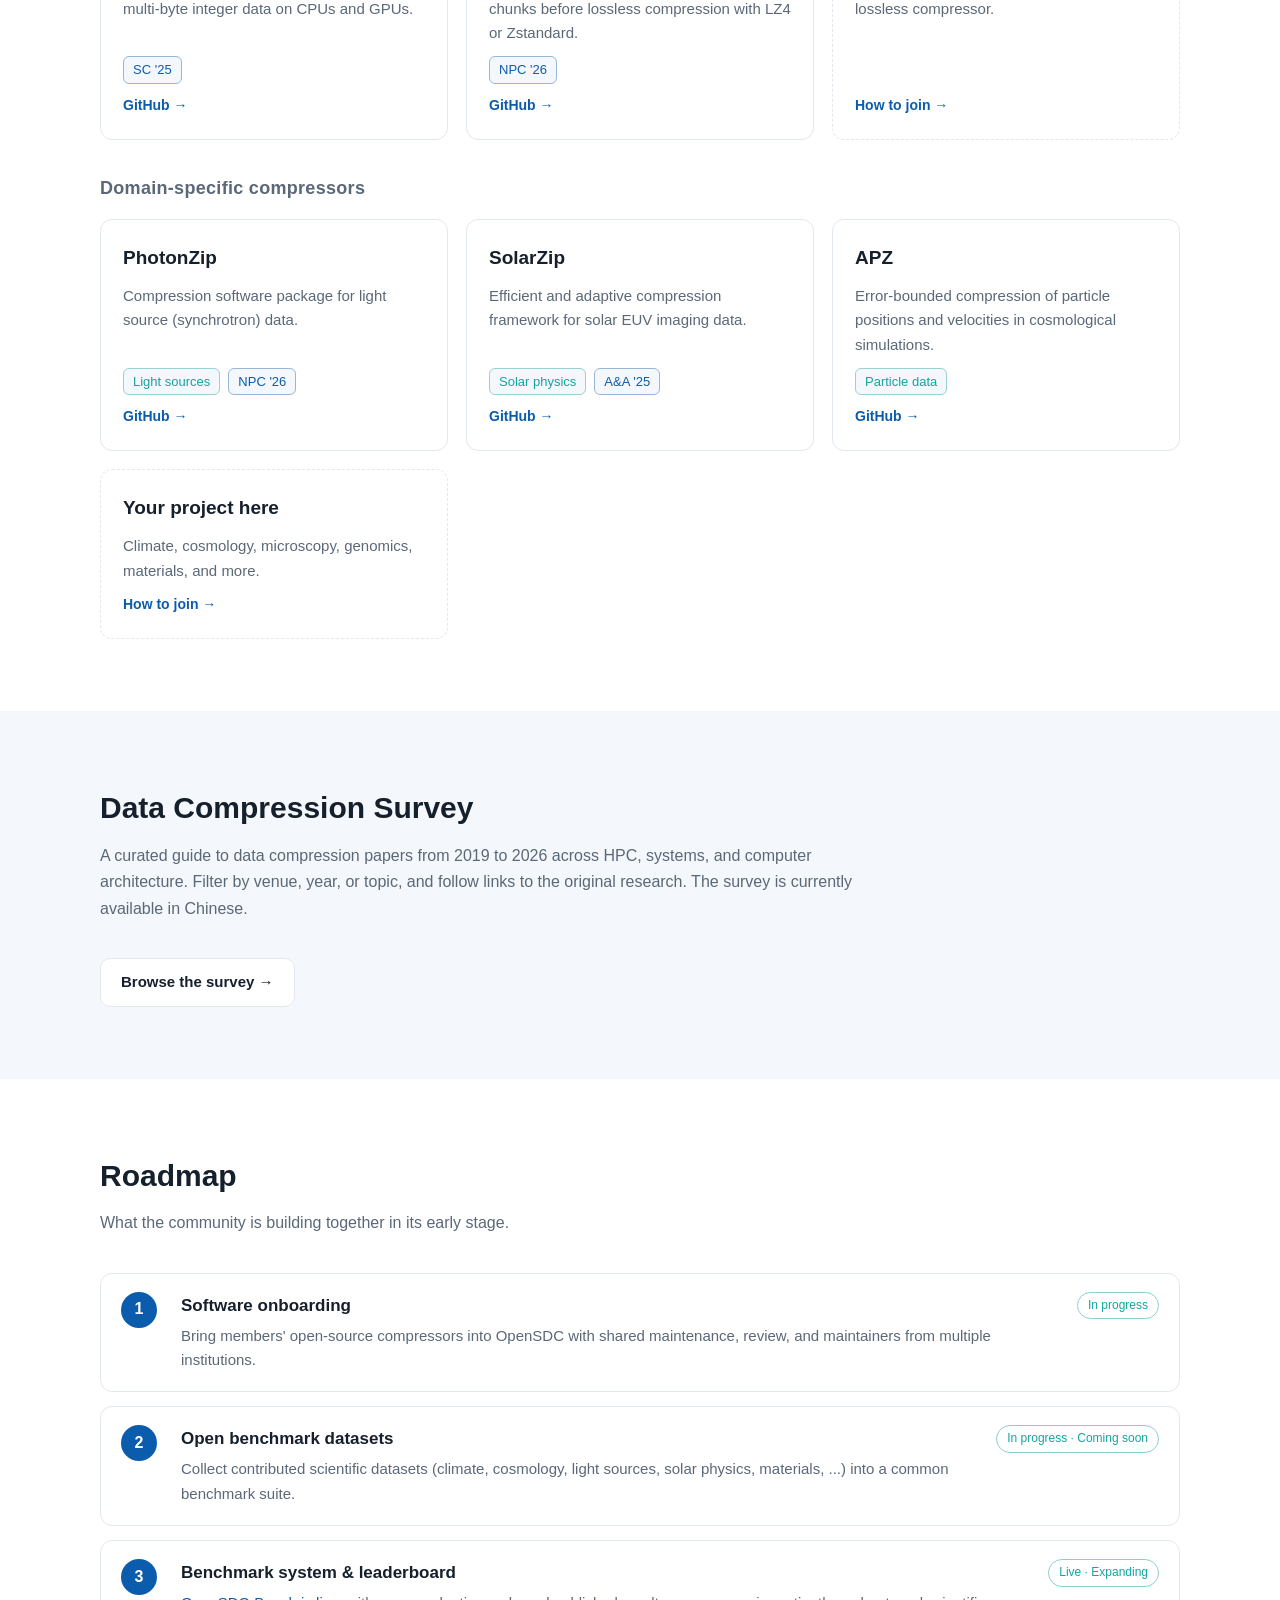
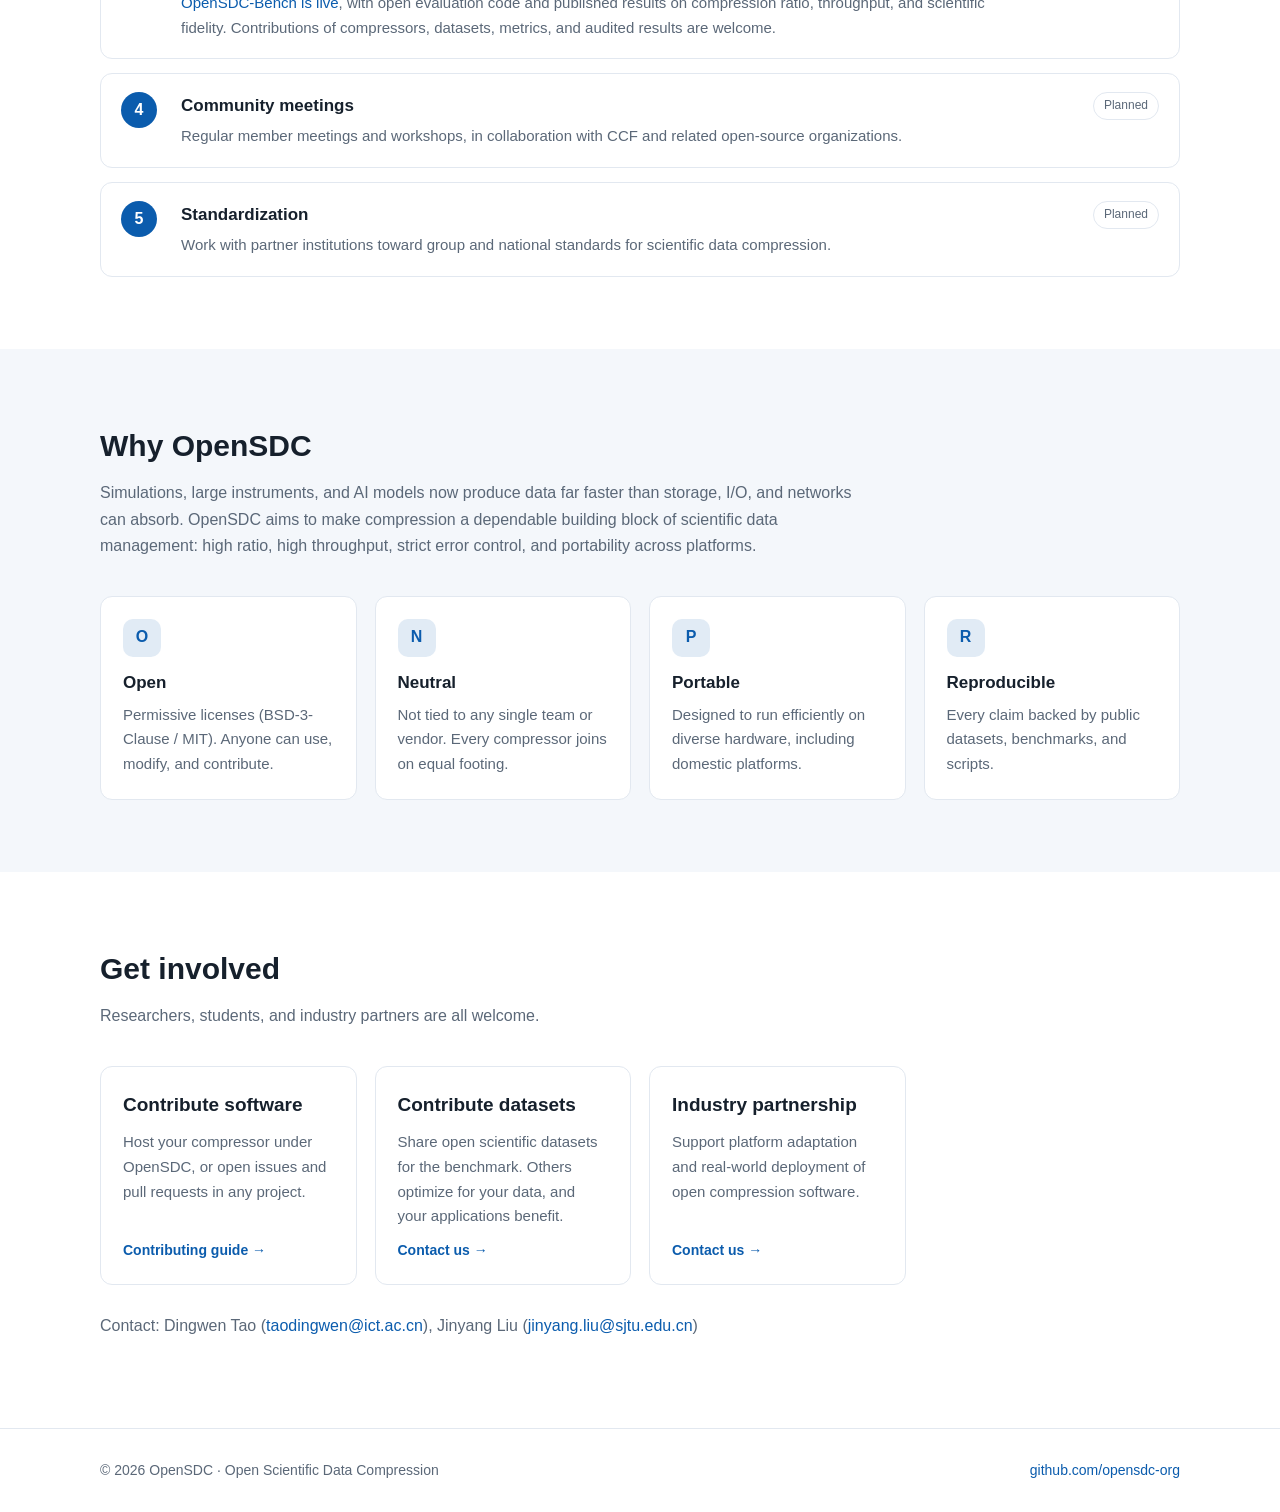
==== commit d510f428: "add APZ particle compression" ====
--- a/index.html
+++ b/index.html
@@ -318,13 +318,16 @@
   { name:"SolarZip", group:"domain", domain:"Solar physics", domainZh:"太阳物理", repo:"https://github.com/opensdc-org/SolarZip",
     en:"Efficient and adaptive compression framework for solar EUV imaging data.",
     zh:"面向太阳极紫外（EUV）成像数据的高效自适应压缩框架。",
-    pub:"A&A '25", pubUrl:"https://www.aanda.org/articles/aa/full_html/2025/10/aa55193-25/aa55193-25.html" }
+    pub:"A&A '25", pubUrl:"https://www.aanda.org/articles/aa/full_html/2025/10/aa55193-25/aa55193-25.html" },
+  { name:"APZ", group:"domain", domain:"Particle data", domainZh:"粒子数据", repo:"https://github.com/opensdc-org/APZ",
+    en:"Error-bounded compression of particle positions and velocities in cosmological simulations.",
+    zh:"目前面向宇宙学模拟，提供粒子位置和速度的误差可控压缩。" }
 ];
 
 function esc(s){return String(s).replace(/[&<>"]/g,c=>({"&":"&amp;","<":"&lt;",">":"&gt;",'"':"&quot;"}[c]))}
 function card(p){
-  const pubEn = esc(p.pub), pubZh = esc(p.pubZh || p.pub);
-  const pubTag = p.pubUrl
+  const pubEn = esc(p.pub || ""), pubZh = esc(p.pubZh || p.pub || "");
+  const pubTag = !p.pub ? "" : p.pubUrl
     ? `<a class="tag pub" href="${esc(p.pubUrl)}"><span data-en>${pubEn}</span><span data-zh>${pubZh}</span></a>`
     : `<span class="tag pub"><span data-en>${pubEn}</span><span data-zh>${pubZh}</span></span>`;
   const dom = p.domain ? `<span class="tag dom"><span data-en>${esc(p.domain)}</span><span data-zh>${esc(p.domainZh||p.domain)}</span></span>` : "";
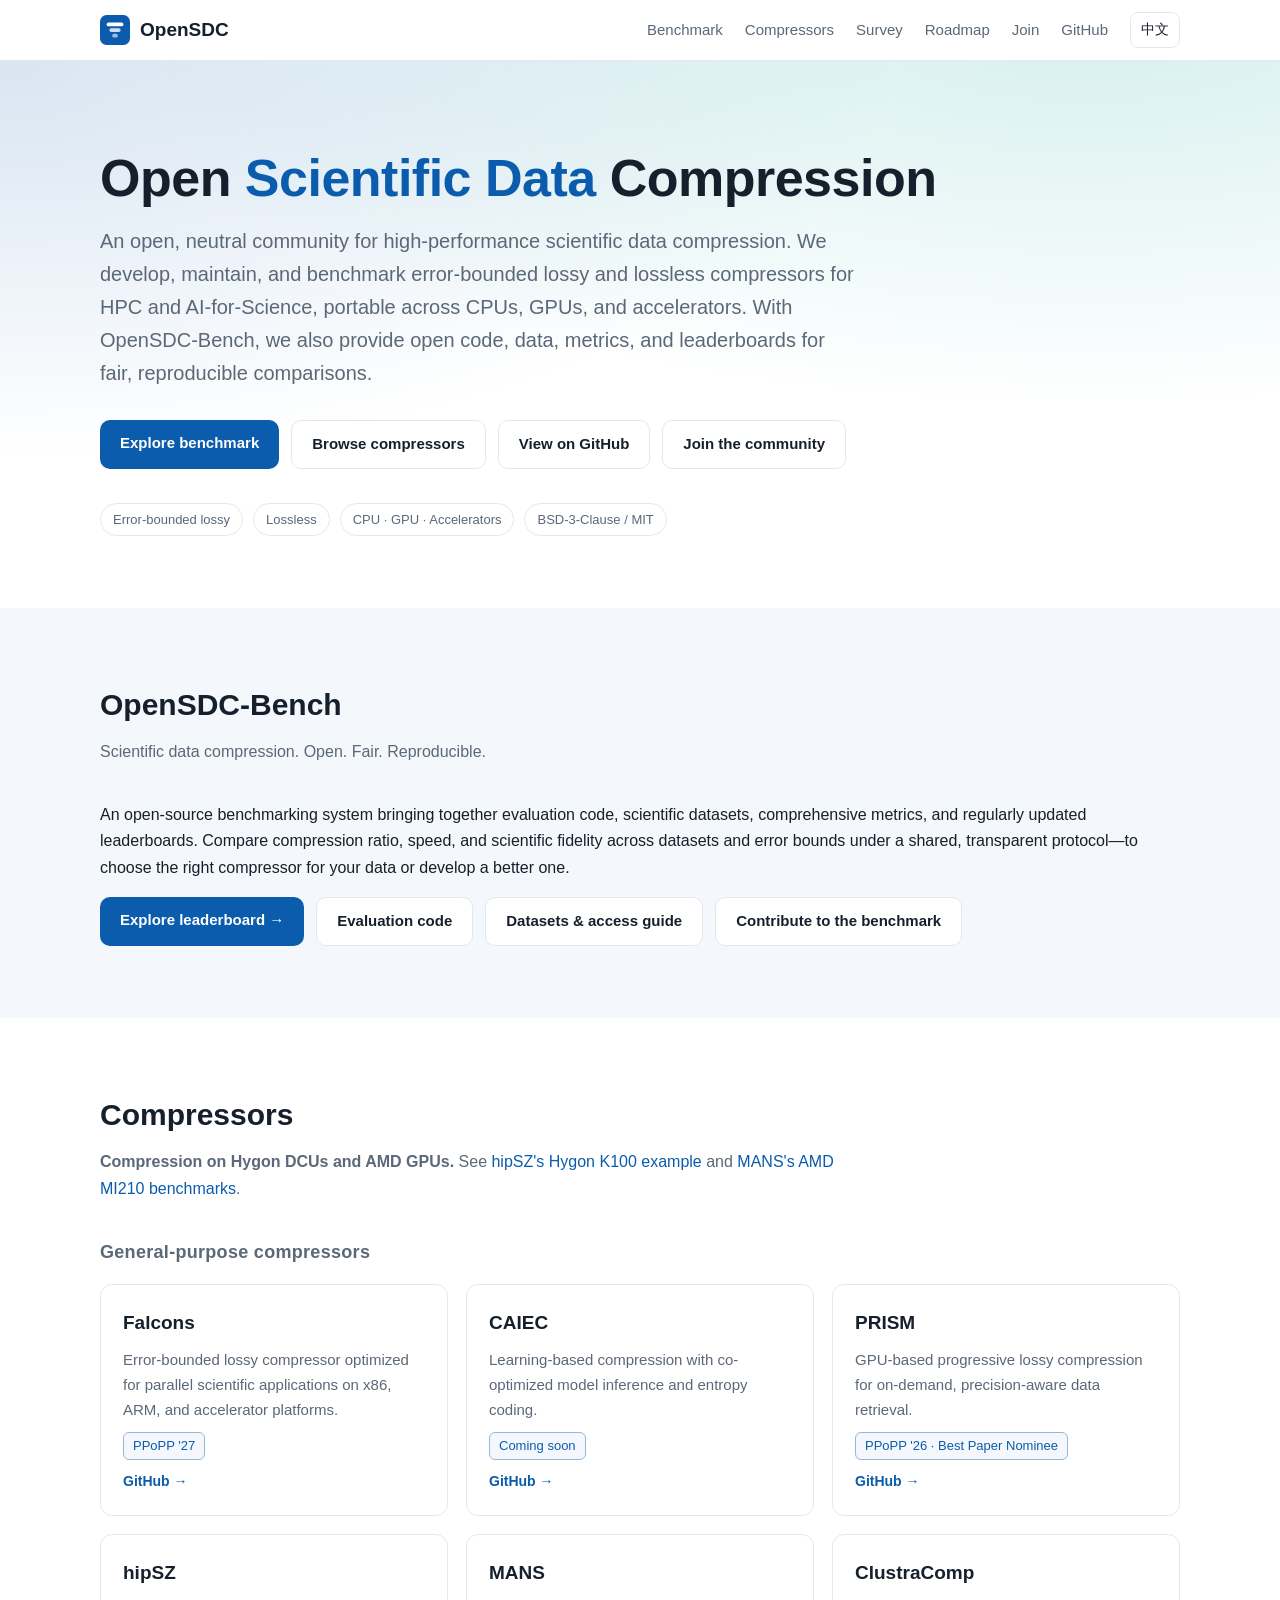
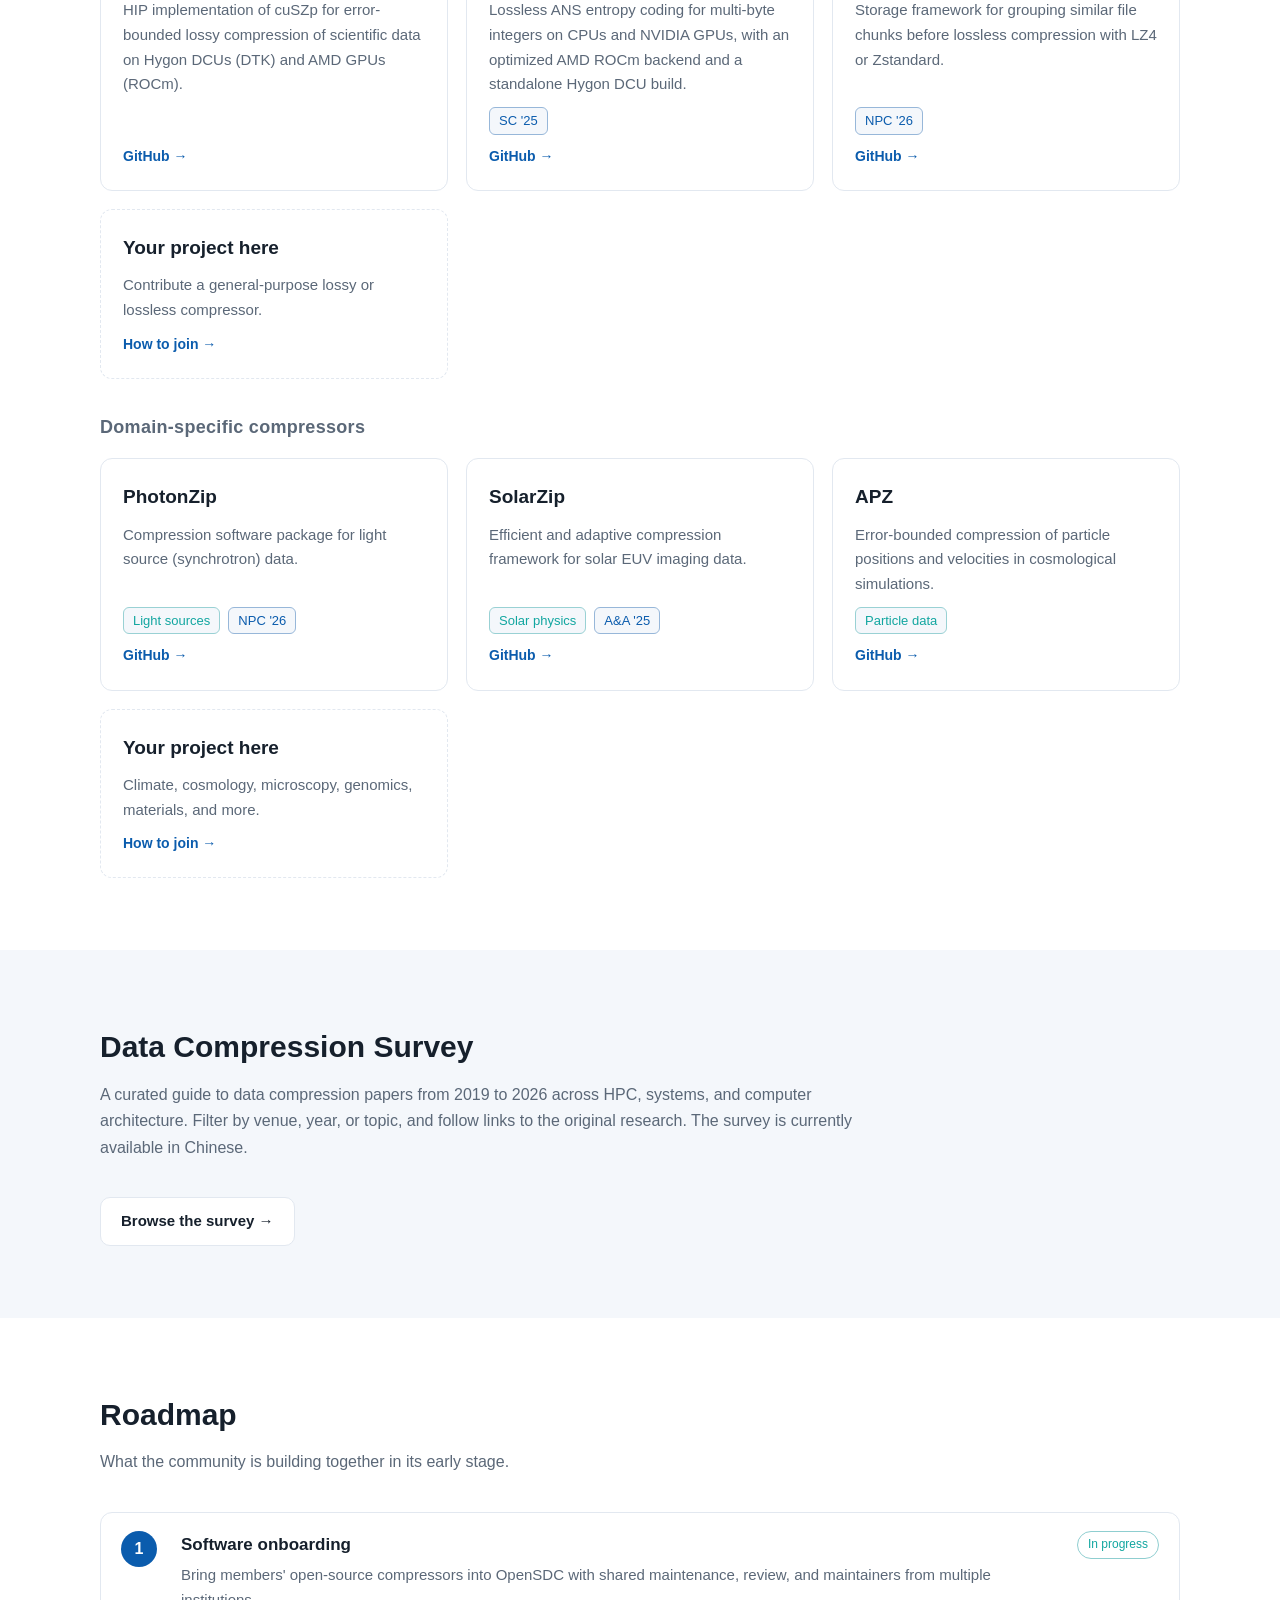
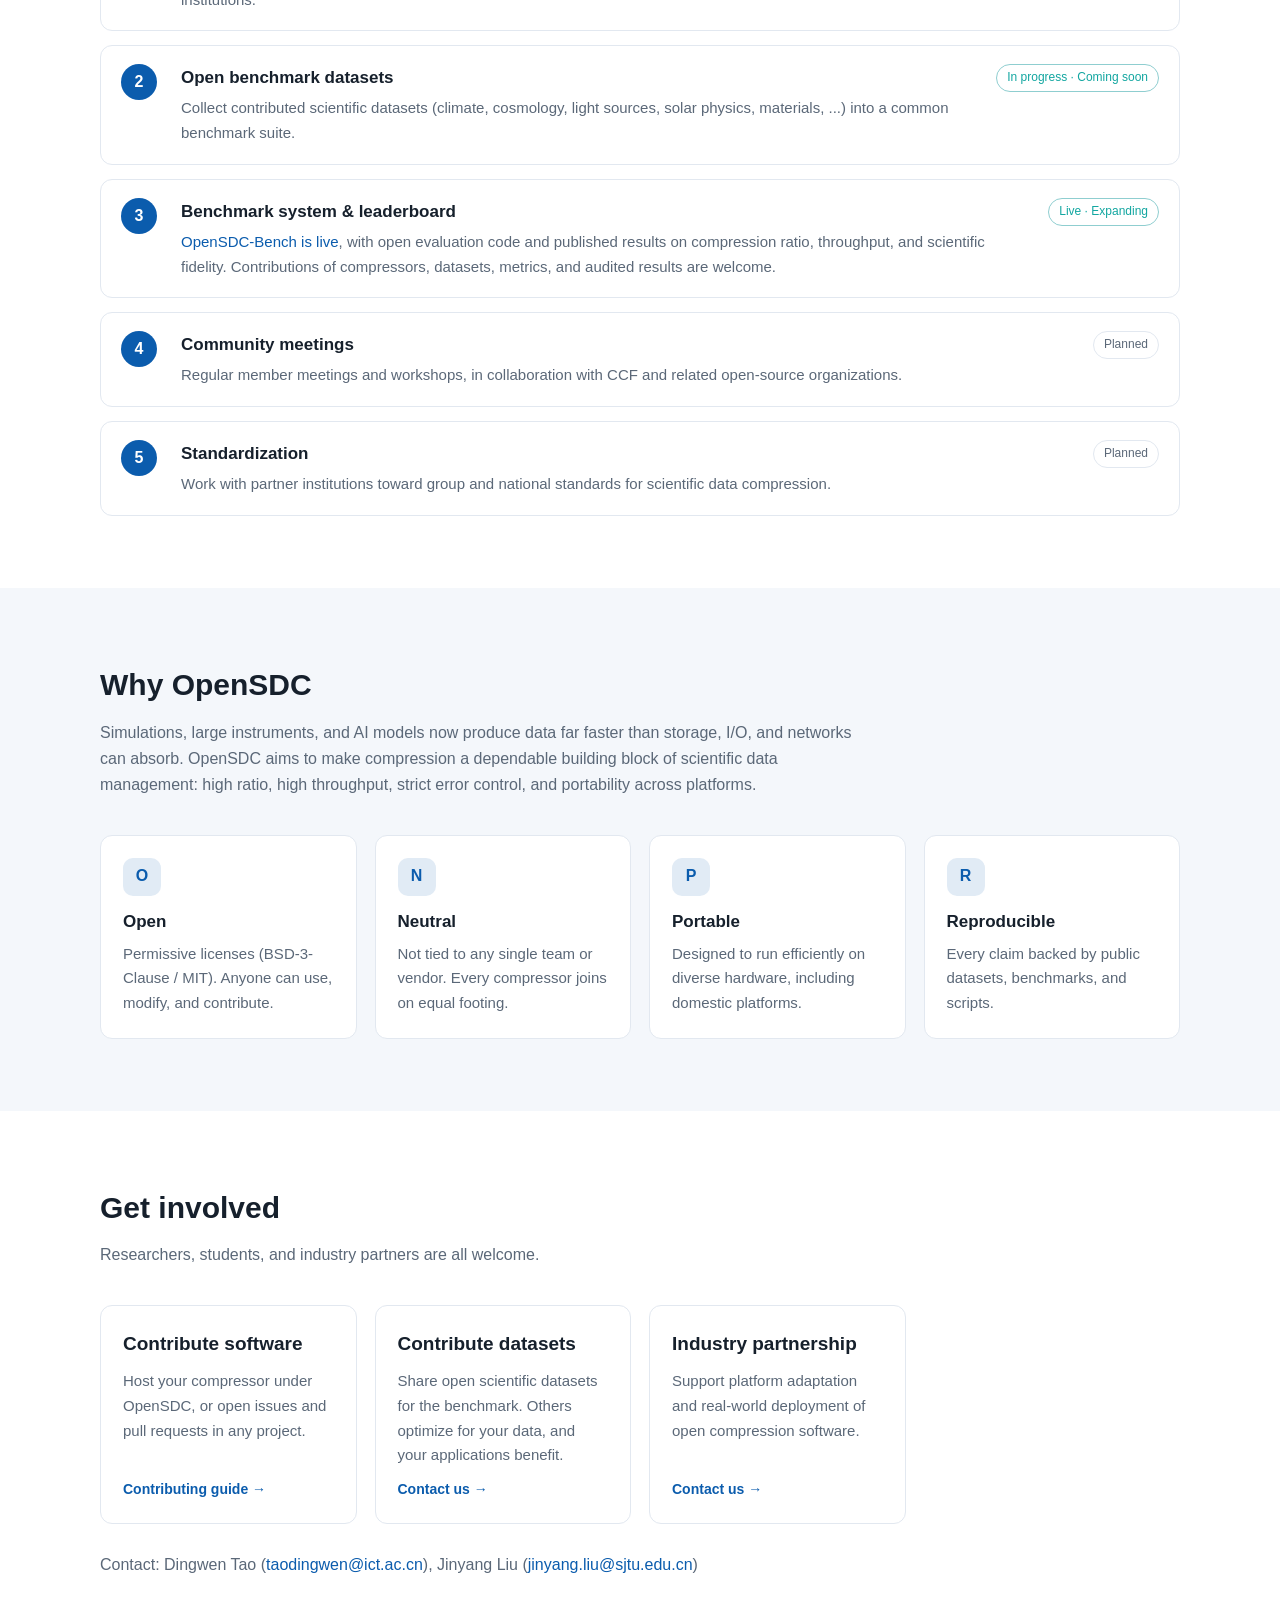
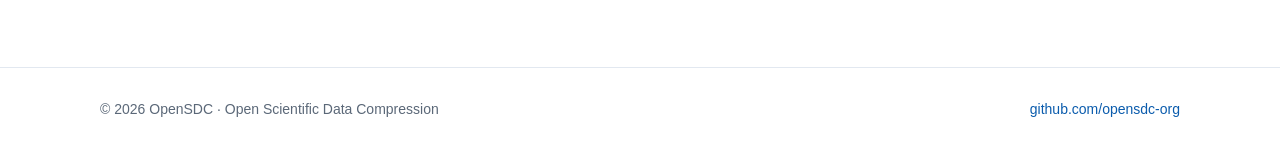
==== commit c0be1b4f: "add hipSZ into webpage" ====
--- a/index.html
+++ b/index.html
@@ -172,8 +172,8 @@
   <section id="projects">
     <div class="wrap">
       <h2 data-en>Compressors</h2><h2 data-zh>压缩器</h2>
-      <p class="sub" data-en>General-purpose and domain-specific compressors hosted by OpenSDC. New projects are welcome.</p>
-      <p class="sub" data-zh>OpenSDC 托管的通用型与领域专用压缩软件，欢迎更多项目加入。</p>
+      <p class="sub" data-en><strong>Compression on Hygon DCUs and AMD GPUs.</strong> See <a href="https://github.com/opensdc-org/hipSZ#using-hipsz-prepared-executable-binary">hipSZ's Hygon K100 example</a> and <a href="https://github.com/opensdc-org/MANS#amd-mi210-gpu">MANS's AMD MI210 benchmarks</a>.</p>
+      <p class="sub" data-zh><strong>国产海光 DCU 与 AMD GPU 上的压缩。</strong> 参见 <a href="https://github.com/opensdc-org/hipSZ#using-hipsz-prepared-executable-binary">hipSZ 的海光 K100 实测示例</a>和 <a href="https://github.com/opensdc-org/MANS#amd-mi210-gpu">MANS 的 AMD MI210 评测</a>。</p>
 
       <h3 class="group" data-en>General-purpose compressors</h3><h3 class="group" data-zh>通用压缩器</h3>
       <div class="grid" id="general"></div>
@@ -303,9 +303,12 @@
     en:"GPU-based progressive lossy compression for on-demand, precision-aware data retrieval.",
     zh:"基于 GPU 的渐进式有损压缩框架，支持按精度需求按需检索数据。",
     pub:"PPoPP '26 · Best Paper Nominee", pubZh:"PPoPP '26 · 最佳论文提名", pubUrl:"https://doi.org/10.1145/3774934.3786438" },
+  { name:"hipSZ", group:"general", repo:"https://github.com/opensdc-org/hipSZ",
+    en:"HIP implementation of cuSZp for error-bounded lossy compression of scientific data on Hygon DCUs (DTK) and AMD GPUs (ROCm).",
+    zh:"基于 cuSZp 的 HIP 实现，支持在海光 DCU（DTK）和 AMD GPU（ROCm）上对科学数据进行误差可控有损压缩。" },
   { name:"MANS", group:"general", repo:"https://github.com/opensdc-org/MANS",
-    en:"Efficient and portable ANS entropy coding for multi-byte integer data on CPUs and GPUs.",
-    zh:"面向多字节整型数据的高效可移植 ANS 熵编码，支持 CPU 与 GPU。",
+    en:"Lossless ANS entropy coding for multi-byte integers on CPUs and NVIDIA GPUs, with an optimized AMD ROCm backend and a standalone Hygon DCU build.",
+    zh:"面向多字节整数的无损 ANS 熵编码，支持 CPU 和 NVIDIA GPU，并提供针对 AMD GPU 的 ROCm 优化及独立的海光 DCU 构建。",
     pub:"SC '25", pubUrl:"https://doi.org/10.1145/3712285.3759825" },
   { name:"ClustraComp", group:"general", repo:"https://github.com/opensdc-org/ClustraComp",
     en:"Storage framework for grouping similar file chunks before lossless compression with LZ4 or Zstandard.",
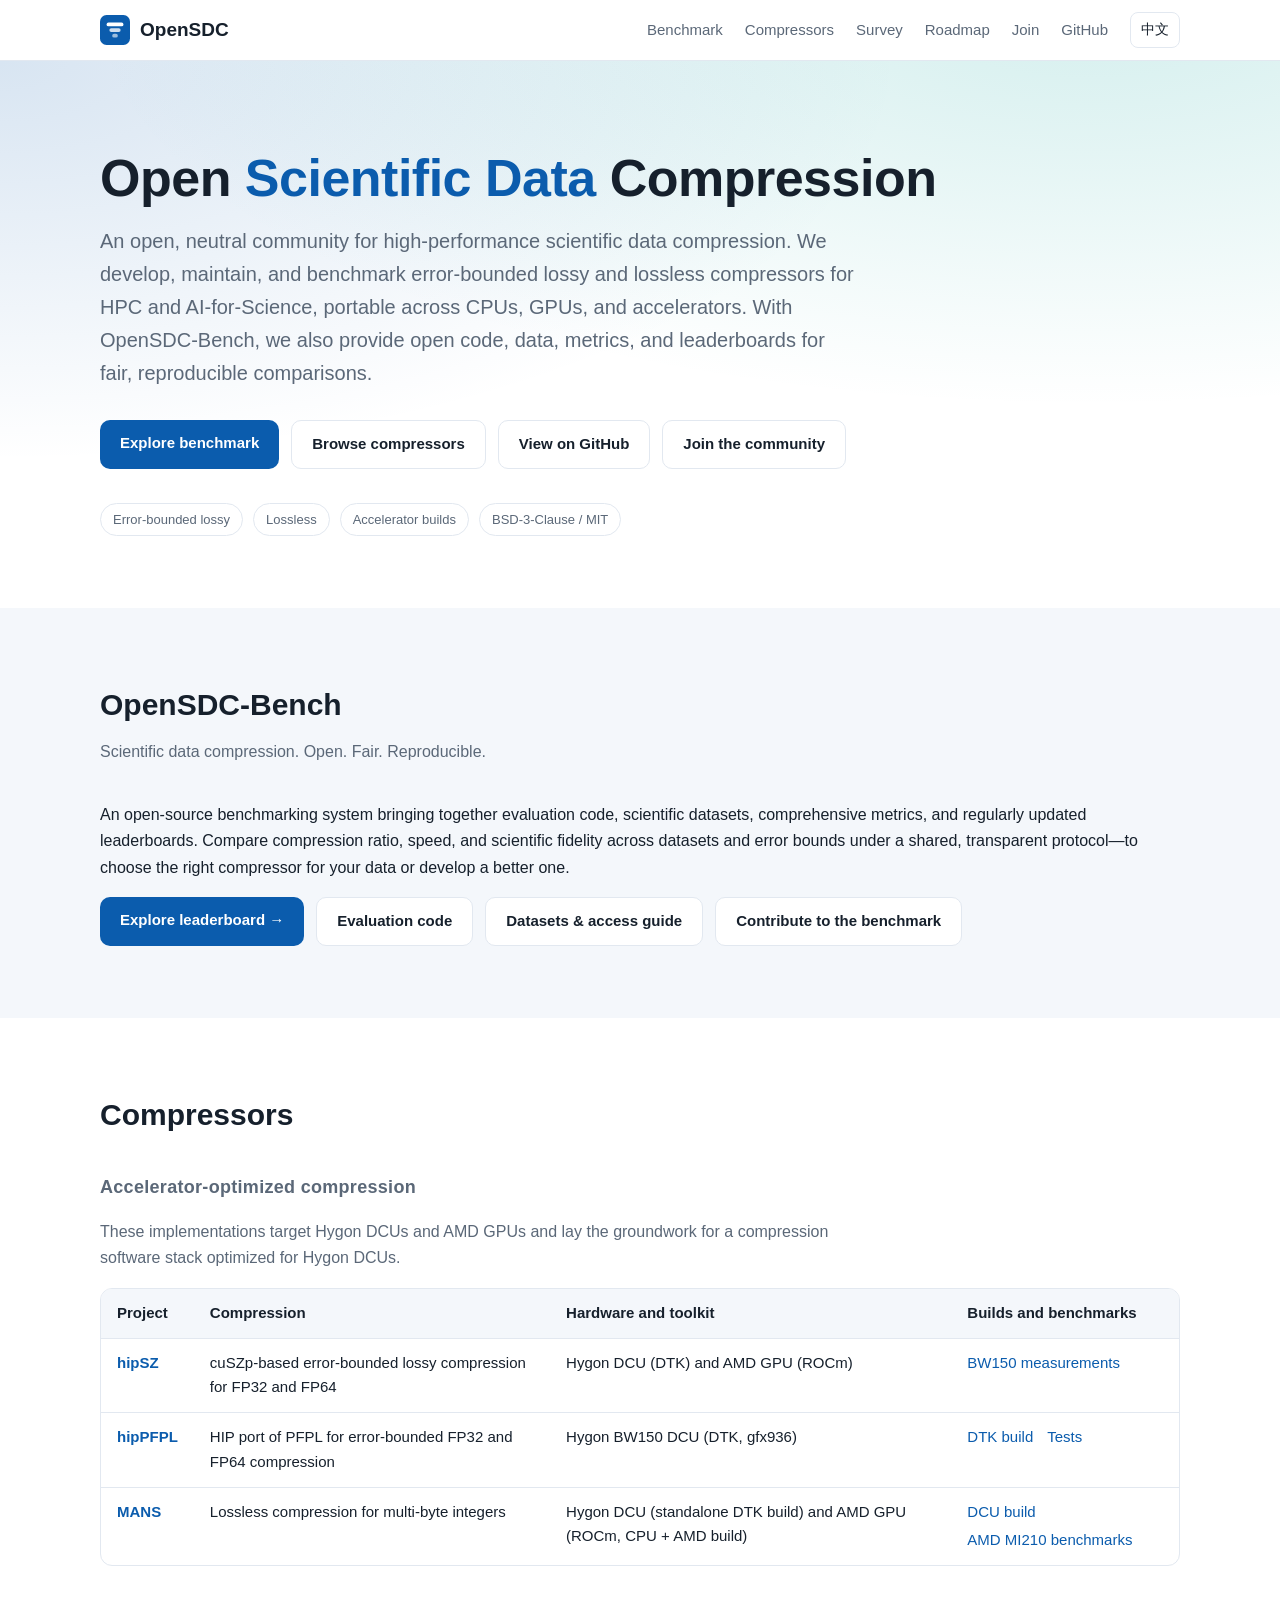
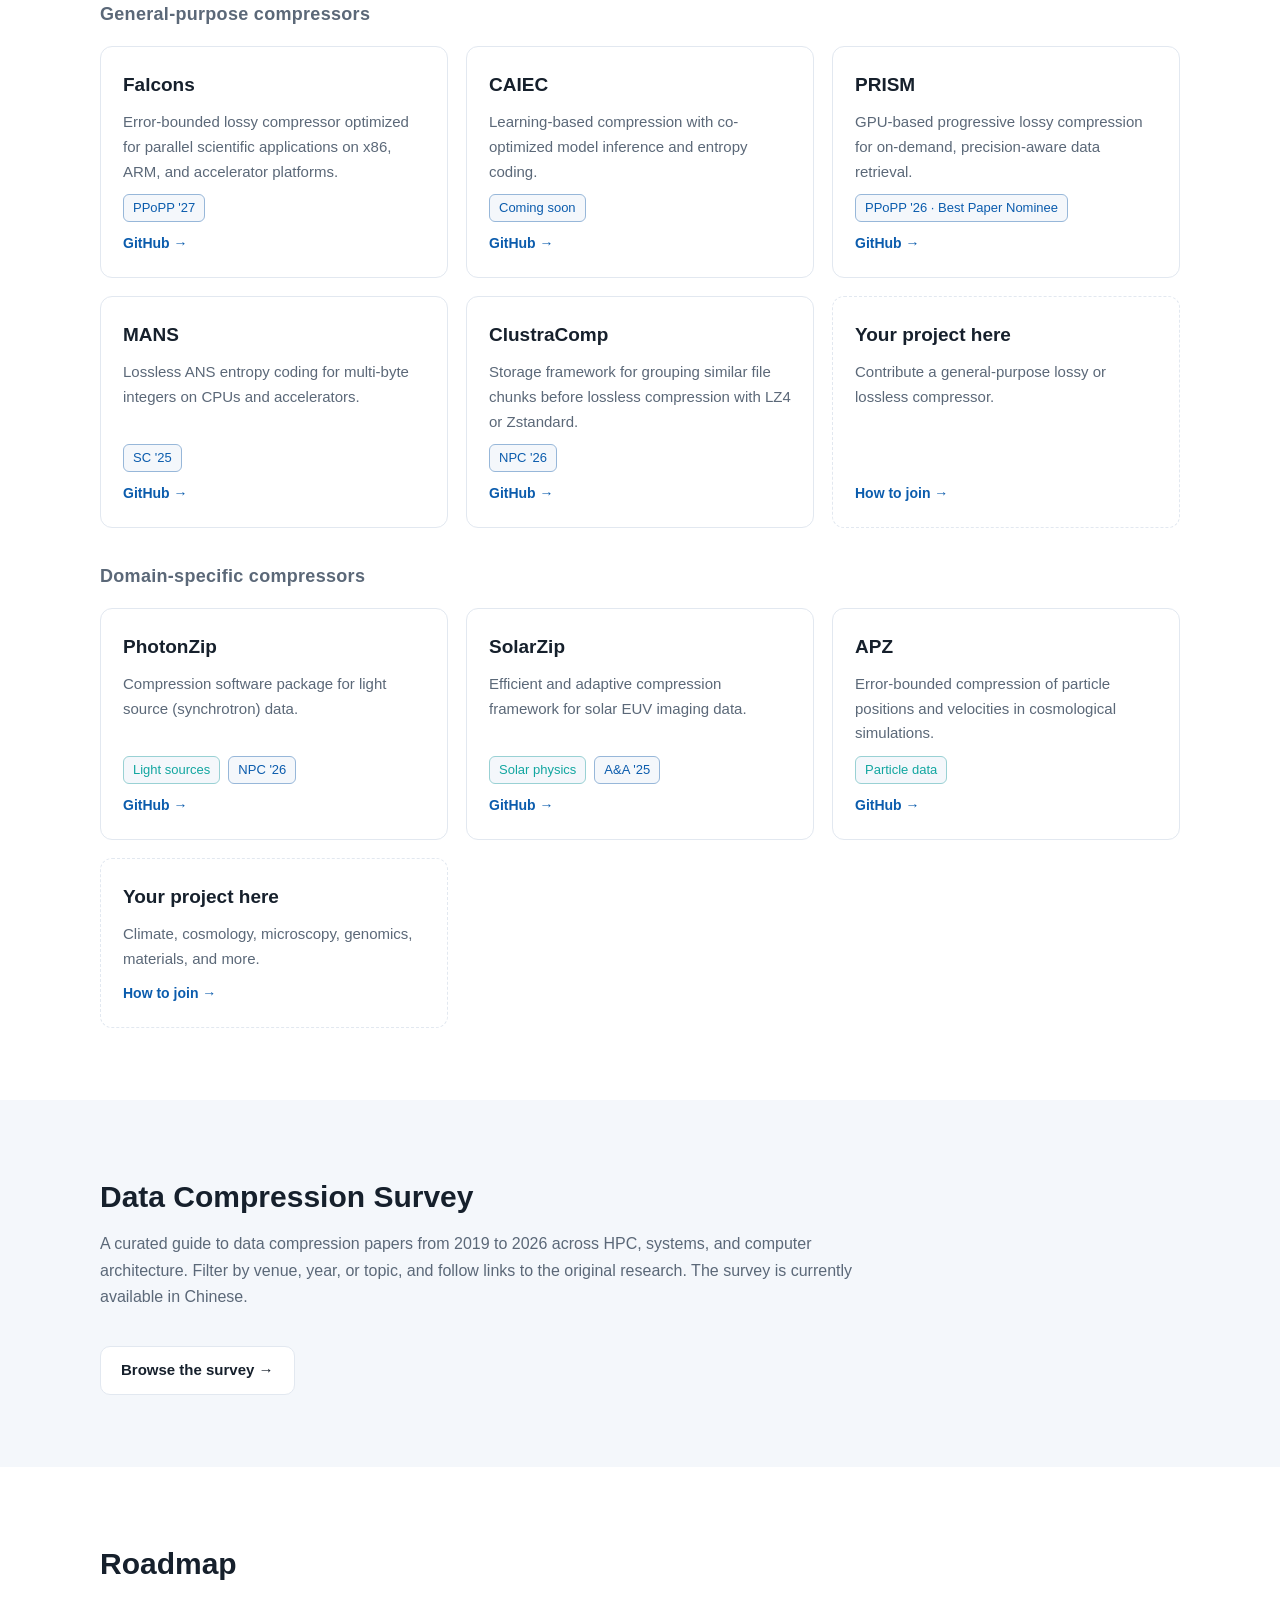
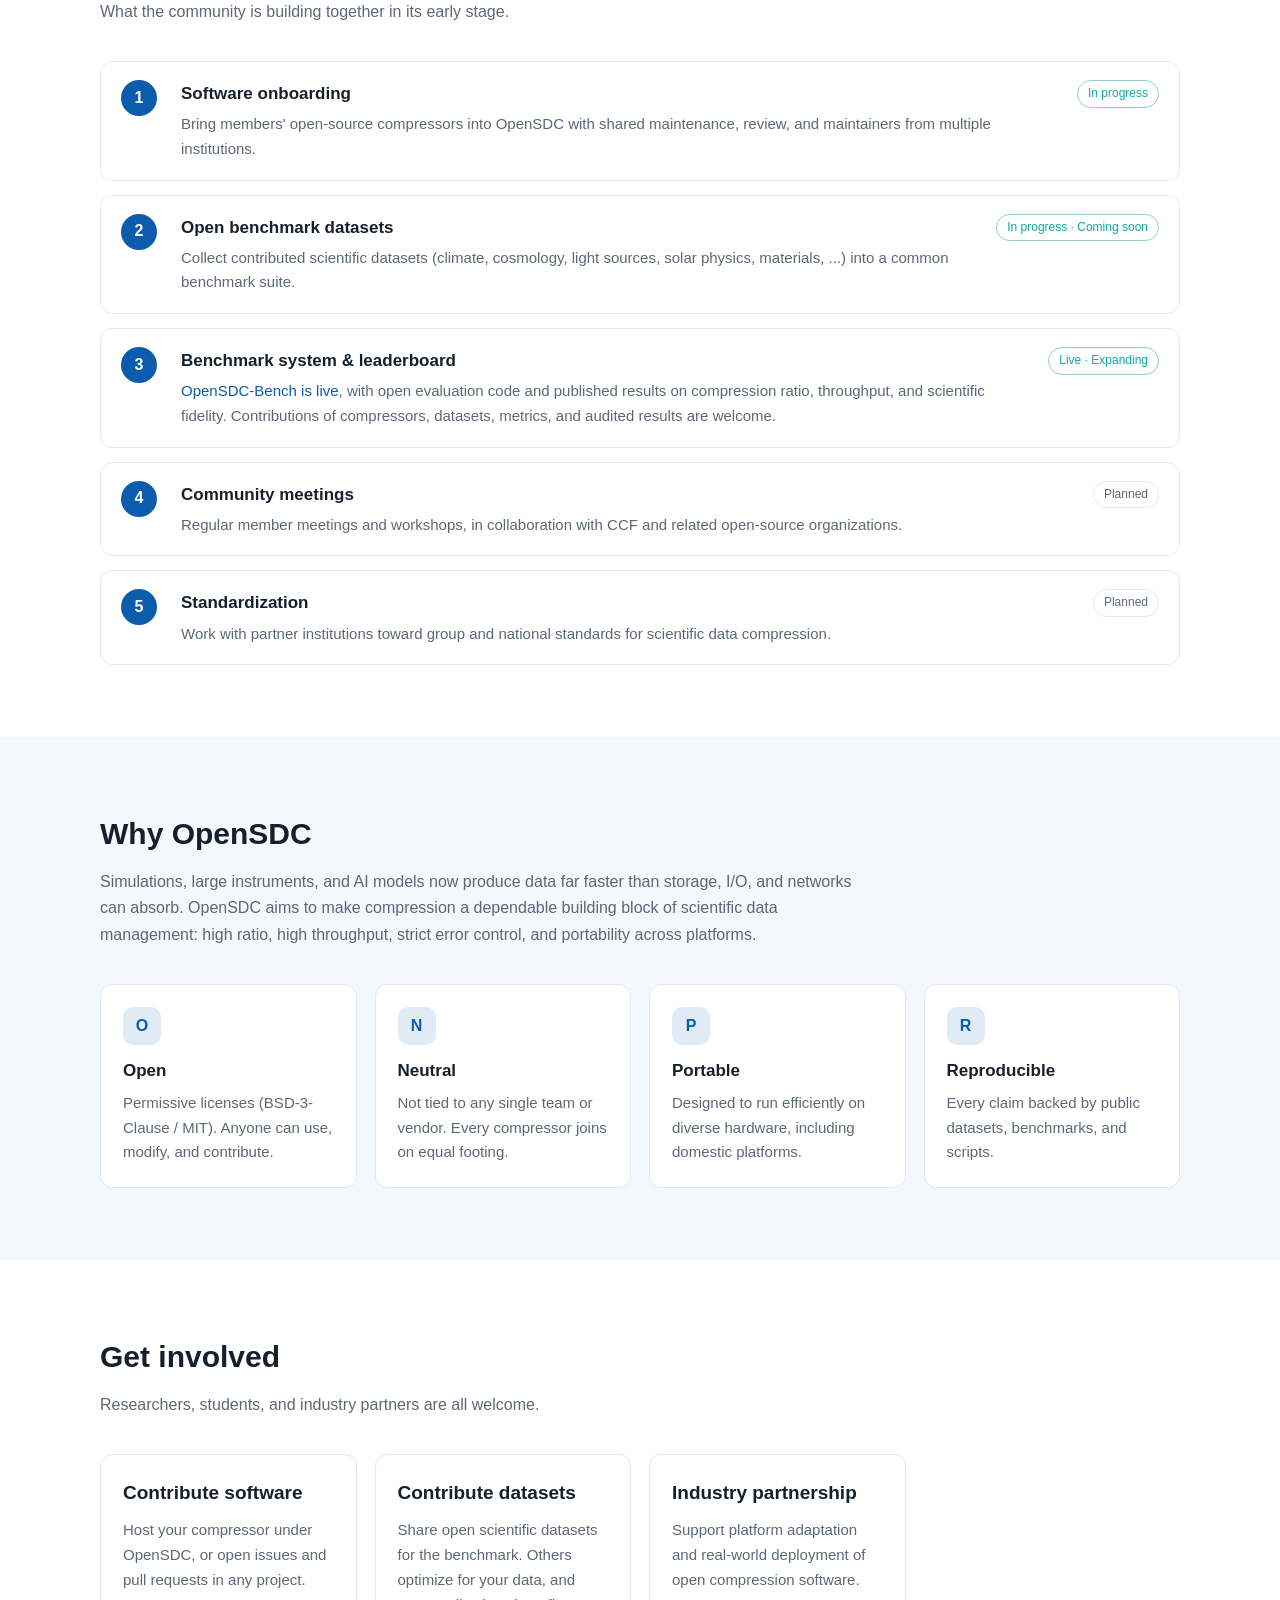
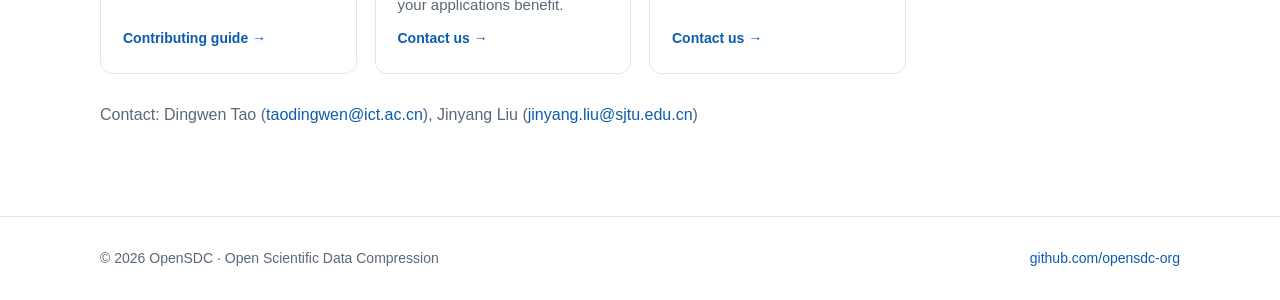
==== commit bbdc1249: "add accelerator-based compressors in index.html" ====
--- a/index.html
+++ b/index.html
@@ -70,6 +70,16 @@
 .sub{color:var(--muted);margin:0 0 36px;max-width:760px}
 h3.group{font-size:18px;margin:34px 0 16px;color:var(--muted);font-weight:600;letter-spacing:.3px}
 
+#accelerators{scroll-margin-top:130px}
+.accelerator-intro{margin-bottom:16px}
+.accelerator-scroll{overflow-x:auto;border:1px solid var(--line);border-radius:var(--radius);background:var(--card)}
+.accelerator-table{border-collapse:collapse;width:100%;min-width:640px;font-size:15px;text-align:left}
+.accelerator-table th,.accelerator-table td{padding:12px 16px;vertical-align:top}
+.accelerator-table thead{background:var(--bg-alt)}
+.accelerator-table tbody tr{border-top:1px solid var(--line)}
+.accelerator-table tbody th a{white-space:nowrap}
+.accelerator-links{display:flex;flex-wrap:wrap;gap:4px 14px}
+
 .grid{display:grid;gap:18px;grid-template-columns:repeat(auto-fill,minmax(300px,1fr))}
 .card{background:var(--card);border:1px solid var(--line);border-radius:var(--radius);padding:22px;
   display:flex;flex-direction:column;gap:10px;transition:border-color .15s,transform .15s}
@@ -147,7 +157,7 @@
       <div class="pills">
         <span class="pill"><span data-en>Error-bounded lossy</span><span data-zh>误差可控有损压缩</span></span>
         <span class="pill"><span data-en>Lossless</span><span data-zh>无损压缩</span></span>
-        <span class="pill">CPU · GPU · <span data-en>Accelerators</span><span data-zh>加速器</span></span>
+        <a class="pill" href="#accelerators"><span data-en>Accelerator builds</span><span data-zh>加速器适配</span></a>
         <span class="pill">BSD-3-Clause / MIT</span>
       </div>
     </div>
@@ -172,8 +182,42 @@
   <section id="projects">
     <div class="wrap">
       <h2 data-en>Compressors</h2><h2 data-zh>压缩器</h2>
-      <p class="sub" data-en><strong>Compression on Hygon DCUs and AMD GPUs.</strong> See <a href="https://github.com/opensdc-org/hipSZ#using-hipsz-prepared-executable-binary">hipSZ's Hygon K100 example</a> and <a href="https://github.com/opensdc-org/MANS#amd-mi210-gpu">MANS's AMD MI210 benchmarks</a>.</p>
-      <p class="sub" data-zh><strong>国产海光 DCU 与 AMD GPU 上的压缩。</strong> 参见 <a href="https://github.com/opensdc-org/hipSZ#using-hipsz-prepared-executable-binary">hipSZ 的海光 K100 实测示例</a>和 <a href="https://github.com/opensdc-org/MANS#amd-mi210-gpu">MANS 的 AMD MI210 评测</a>。</p>
+      <div id="accelerators">
+        <h3 class="group" id="accelerator-title"><span data-en>Accelerator-optimized compression</span><span data-zh>异构加速器优化</span></h3>
+        <p class="sub accelerator-intro"><span data-en>These implementations target Hygon DCUs and AMD GPUs and lay the groundwork for a compression software stack optimized for Hygon DCUs.</span><span data-zh>这些实现覆盖海光 DCU 和 AMD GPU，为建设面向海光 DCU 优化的压缩软件栈打基础。</span></p>
+        <div class="accelerator-scroll" role="region" aria-labelledby="accelerator-title" tabindex="0">
+          <table class="accelerator-table" aria-labelledby="accelerator-title">
+            <thead>
+              <tr>
+                <th scope="col"><span data-en>Project</span><span data-zh>项目</span></th>
+                <th scope="col"><span data-en>Compression</span><span data-zh>压缩能力</span></th>
+                <th scope="col"><span data-en>Hardware and toolkit</span><span data-zh>硬件与工具链</span></th>
+                <th scope="col"><span data-en>Builds and benchmarks</span><span data-zh>构建与实测</span></th>
+              </tr>
+            </thead>
+            <tbody>
+              <tr>
+                <th scope="row"><a href="https://github.com/opensdc-org/hipSZ">hipSZ</a></th>
+                <td><span data-en>cuSZp-based error-bounded lossy compression for FP32 and FP64</span><span data-zh>基于 cuSZp 的 FP32、FP64 误差可控有损压缩</span></td>
+                <td><span data-en>Hygon DCU (DTK) and AMD GPU (ROCm)</span><span data-zh>海光 DCU（DTK）、AMD GPU（ROCm）</span></td>
+                <td><div class="accelerator-links"><a href="https://github.com/opensdc-org/hipSZ#hygon-bw150-example"><span data-en>BW150 measurements</span><span data-zh>BW150 实测</span></a></div></td>
+              </tr>
+              <tr>
+                <th scope="row"><a href="https://github.com/opensdc-org/hipPFPL">hipPFPL</a></th>
+                <td><span data-en>HIP port of PFPL for error-bounded FP32 and FP64 compression</span><span data-zh>PFPL 的 HIP 移植，实现 FP32、FP64 误差可控有损压缩</span></td>
+                <td><span data-en>Hygon BW150 DCU (DTK, gfx936)</span><span data-zh>海光 BW150 DCU（DTK、gfx936）</span></td>
+                <td><div class="accelerator-links"><a href="https://github.com/opensdc-org/hipPFPL#build"><span data-en>DTK build</span><span data-zh>DTK 构建</span></a><a href="https://github.com/opensdc-org/hipPFPL#tests"><span data-en>Tests</span><span data-zh>测试</span></a></div></td>
+              </tr>
+              <tr>
+                <th scope="row"><a href="https://github.com/opensdc-org/MANS">MANS</a></th>
+                <td><span data-en>Lossless compression for multi-byte integers</span><span data-zh>面向多字节整数的无损压缩</span></td>
+                <td><span data-en>Hygon DCU (standalone DTK build) and AMD GPU (ROCm, CPU + AMD build)</span><span data-zh>海光 DCU（独立 DTK 构建）、AMD GPU（ROCm，CPU + AMD 构建）</span></td>
+                <td><div class="accelerator-links"><a href="https://github.com/opensdc-org/MANS#dcu-dtkhip-build"><span data-en>DCU build</span><span data-zh>DCU 构建</span></a><a href="https://github.com/opensdc-org/MANS#amd-mi210-gpu"><span data-en>AMD MI210 benchmarks</span><span data-zh>AMD MI210 评测</span></a></div></td>
+              </tr>
+            </tbody>
+          </table>
+        </div>
+      </div>
 
       <h3 class="group" data-en>General-purpose compressors</h3><h3 class="group" data-zh>通用压缩器</h3>
       <div class="grid" id="general"></div>
@@ -303,12 +347,9 @@
     en:"GPU-based progressive lossy compression for on-demand, precision-aware data retrieval.",
     zh:"基于 GPU 的渐进式有损压缩框架，支持按精度需求按需检索数据。",
     pub:"PPoPP '26 · Best Paper Nominee", pubZh:"PPoPP '26 · 最佳论文提名", pubUrl:"https://doi.org/10.1145/3774934.3786438" },
-  { name:"hipSZ", group:"general", repo:"https://github.com/opensdc-org/hipSZ",
-    en:"HIP implementation of cuSZp for error-bounded lossy compression of scientific data on Hygon DCUs (DTK) and AMD GPUs (ROCm).",
-    zh:"基于 cuSZp 的 HIP 实现，支持在海光 DCU（DTK）和 AMD GPU（ROCm）上对科学数据进行误差可控有损压缩。" },
   { name:"MANS", group:"general", repo:"https://github.com/opensdc-org/MANS",
-    en:"Lossless ANS entropy coding for multi-byte integers on CPUs and NVIDIA GPUs, with an optimized AMD ROCm backend and a standalone Hygon DCU build.",
-    zh:"面向多字节整数的无损 ANS 熵编码，支持 CPU 和 NVIDIA GPU，并提供针对 AMD GPU 的 ROCm 优化及独立的海光 DCU 构建。",
+    en:"Lossless ANS entropy coding for multi-byte integers on CPUs and accelerators.",
+    zh:"面向多字节整数的无损 ANS 熵编码，支持 CPU 和加速器。",
     pub:"SC '25", pubUrl:"https://doi.org/10.1145/3712285.3759825" },
   { name:"ClustraComp", group:"general", repo:"https://github.com/opensdc-org/ClustraComp",
     en:"Storage framework for grouping similar file chunks before lossless compression with LZ4 or Zstandard.",
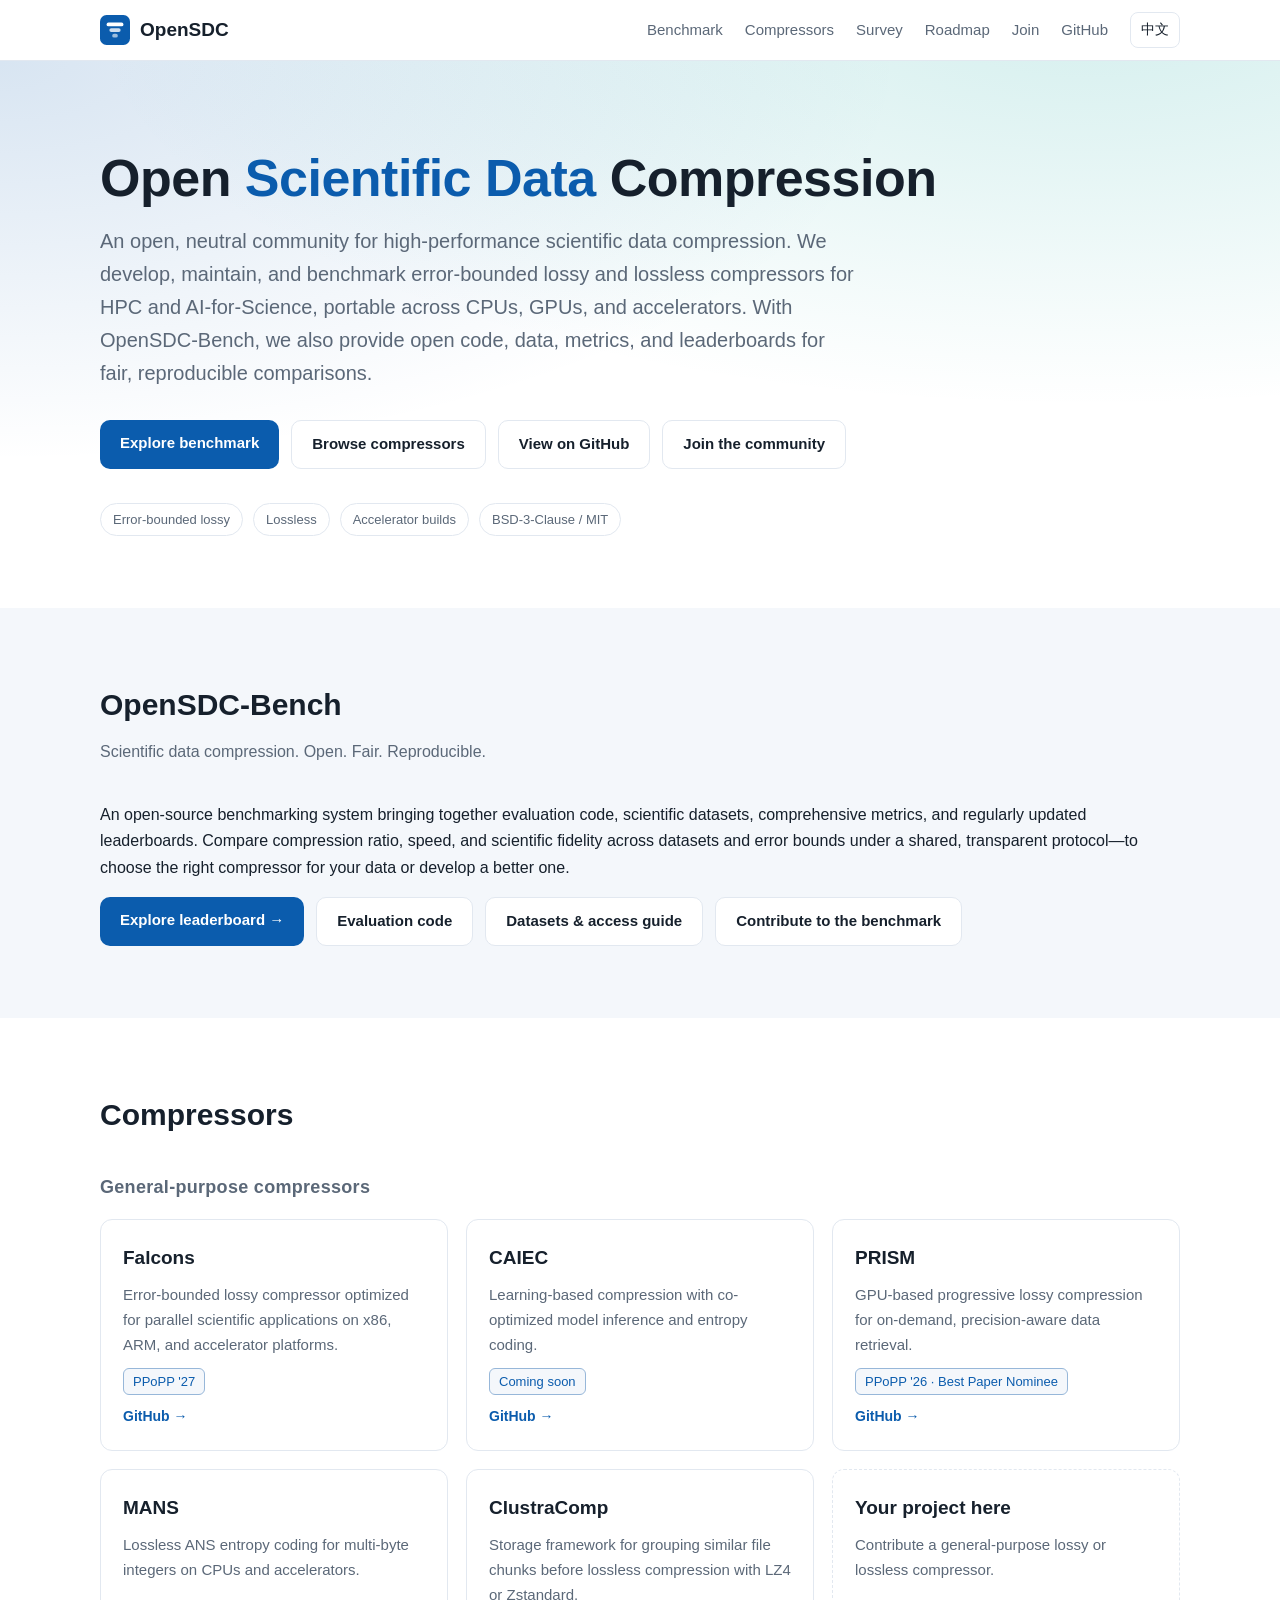
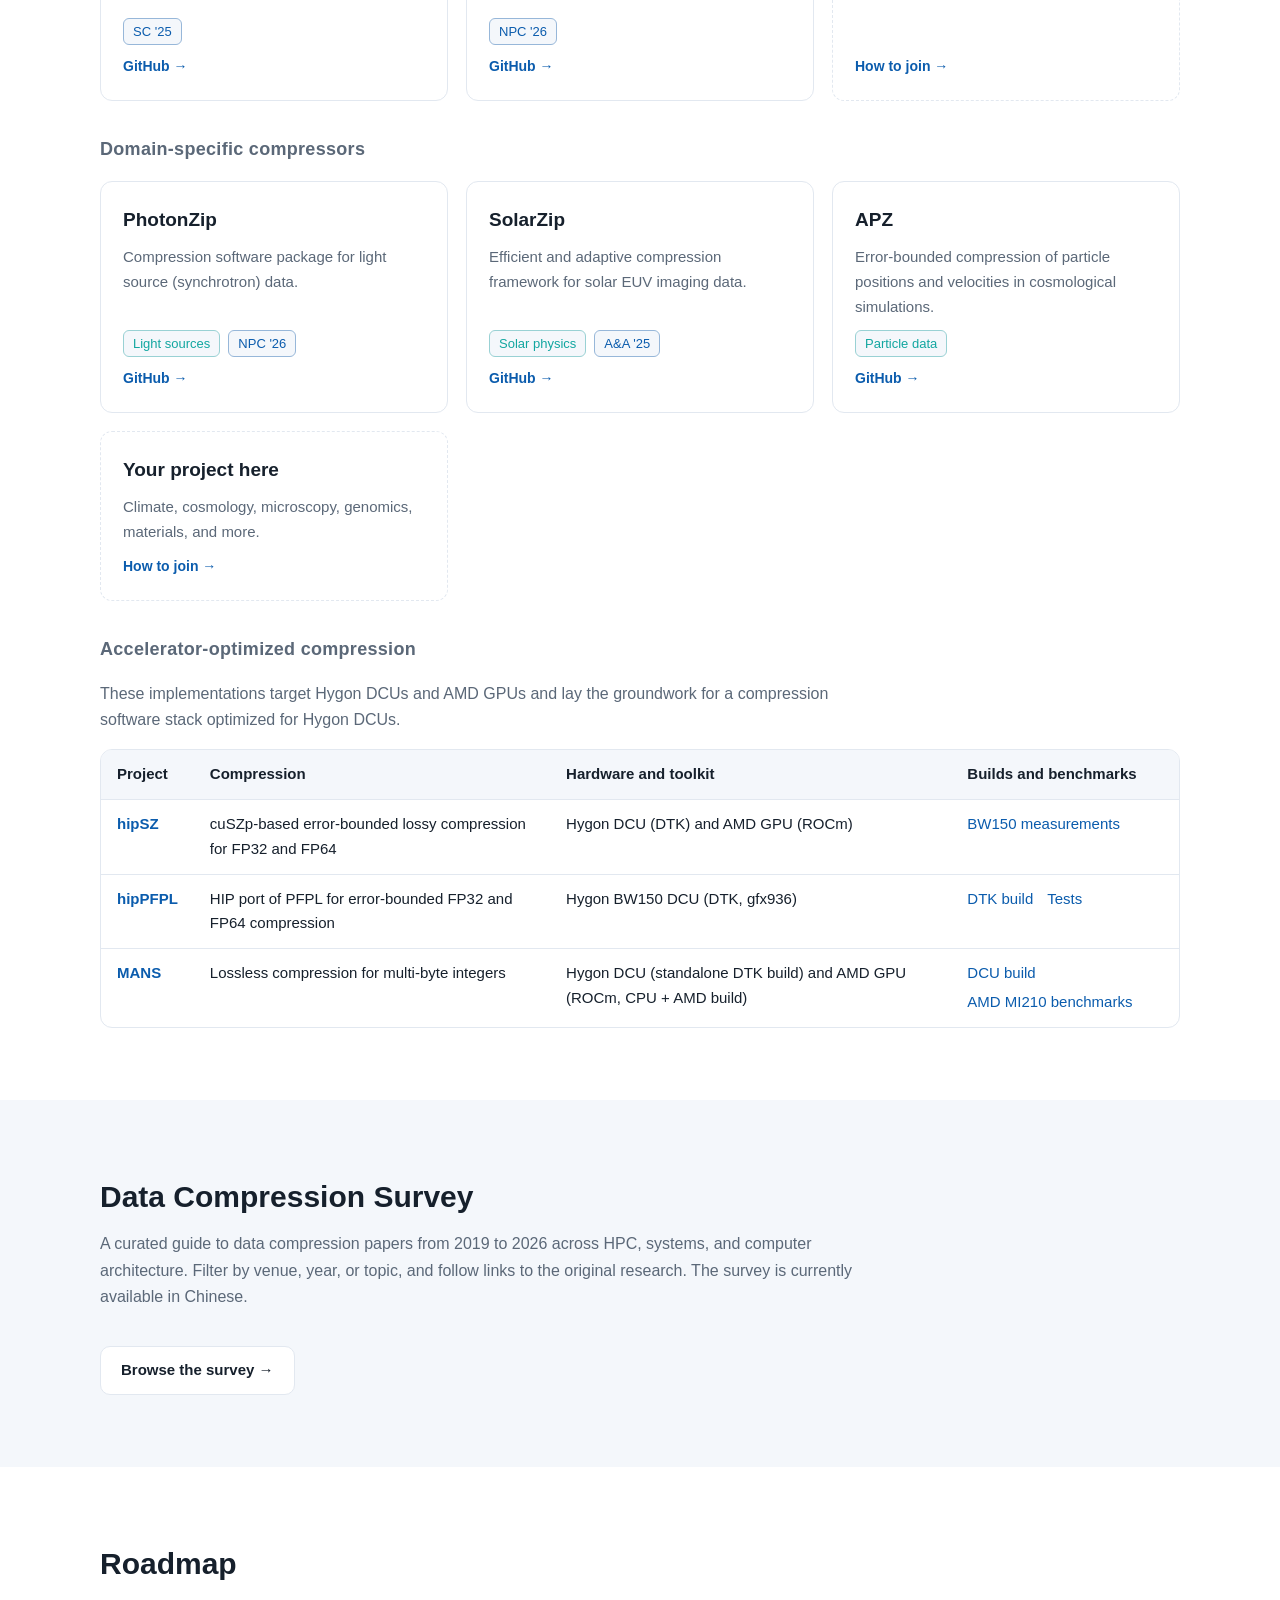
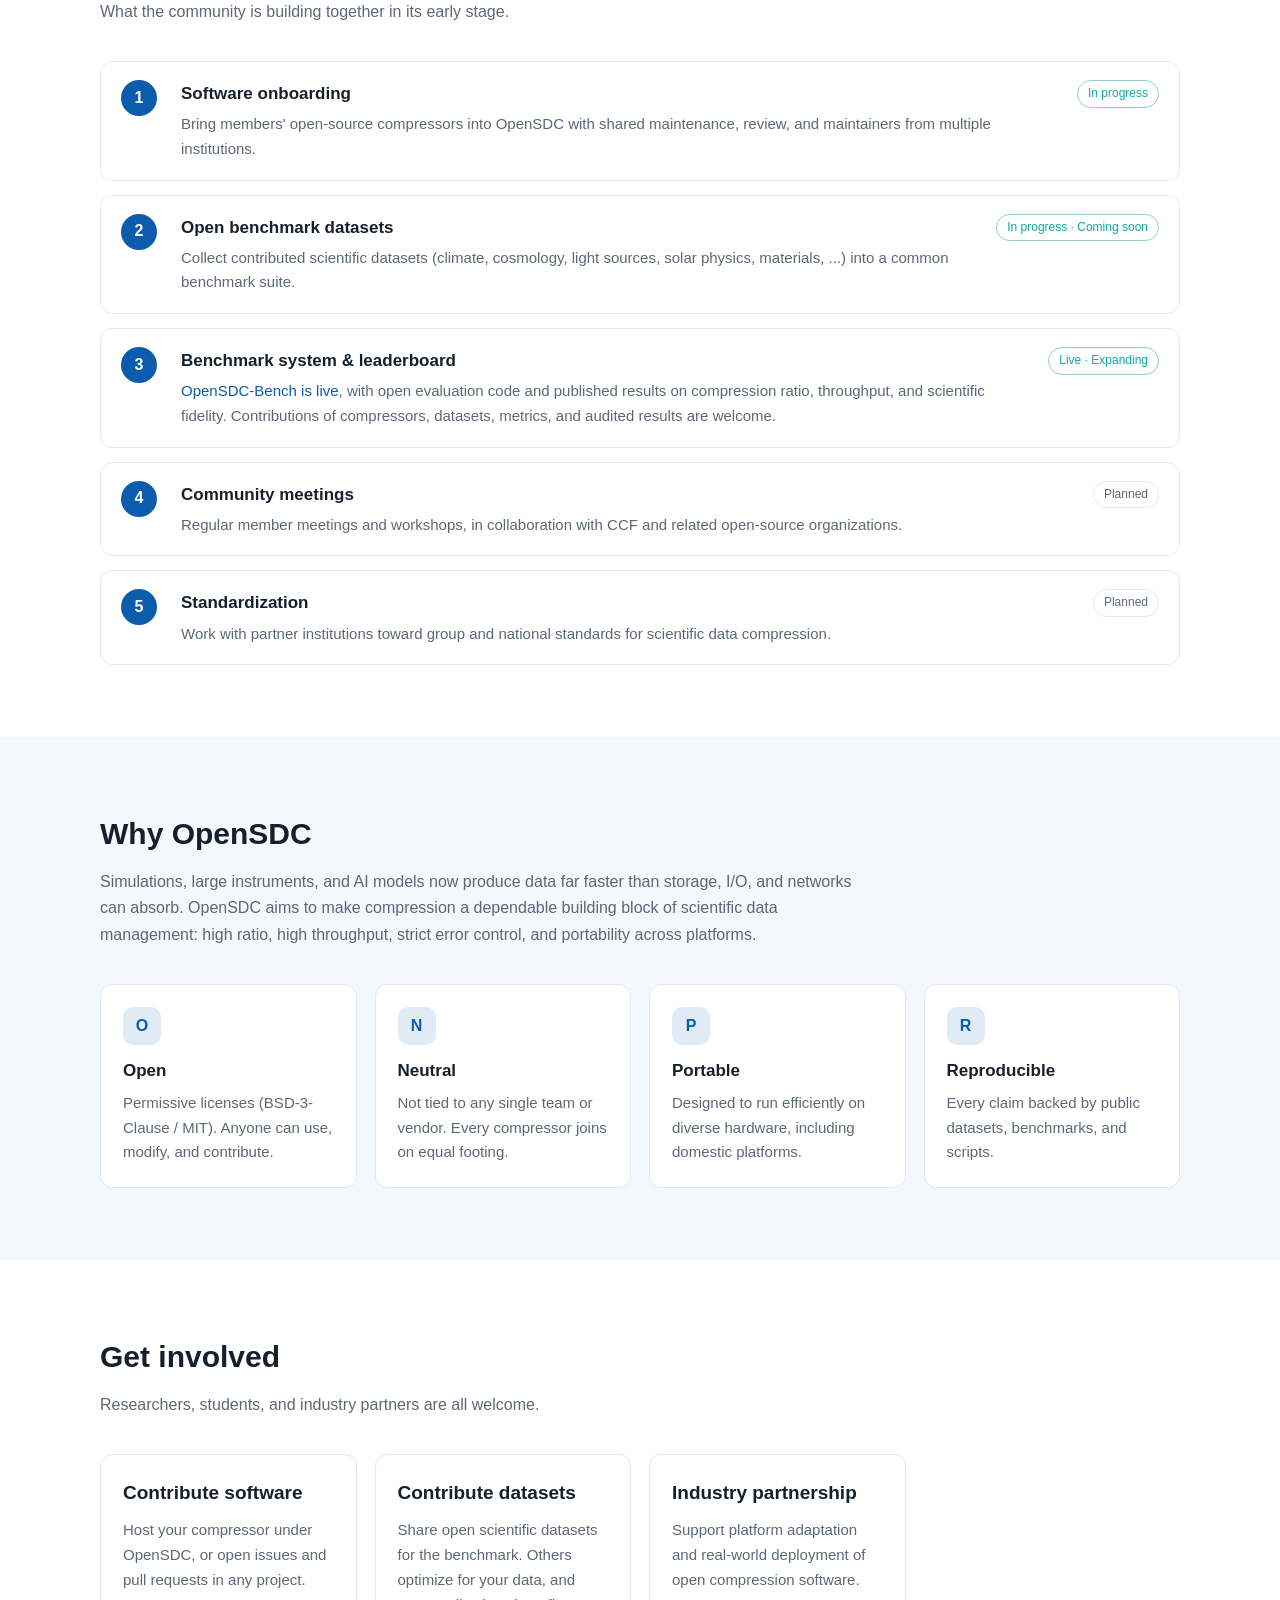
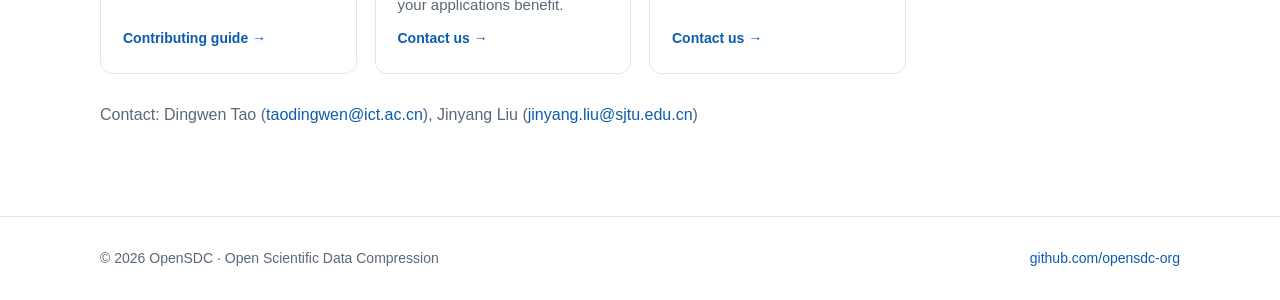
==== commit 1d1a1064: "Update index.html" ====
--- a/index.html
+++ b/index.html
@@ -182,6 +182,12 @@
   <section id="projects">
     <div class="wrap">
       <h2 data-en>Compressors</h2><h2 data-zh>压缩器</h2>
+      <h3 class="group" data-en>General-purpose compressors</h3><h3 class="group" data-zh>通用压缩器</h3>
+      <div class="grid" id="general"></div>
+
+      <h3 class="group" data-en>Domain-specific compressors</h3><h3 class="group" data-zh>领域专用压缩器</h3>
+      <div class="grid" id="domain"></div>
+
       <div id="accelerators">
         <h3 class="group" id="accelerator-title"><span data-en>Accelerator-optimized compression</span><span data-zh>异构加速器优化</span></h3>
         <p class="sub accelerator-intro"><span data-en>These implementations target Hygon DCUs and AMD GPUs and lay the groundwork for a compression software stack optimized for Hygon DCUs.</span><span data-zh>这些实现覆盖海光 DCU 和 AMD GPU，为建设面向海光 DCU 优化的压缩软件栈打基础。</span></p>
@@ -218,12 +224,6 @@
           </table>
         </div>
       </div>
-
-      <h3 class="group" data-en>General-purpose compressors</h3><h3 class="group" data-zh>通用压缩器</h3>
-      <div class="grid" id="general"></div>
-
-      <h3 class="group" data-en>Domain-specific compressors</h3><h3 class="group" data-zh>领域专用压缩器</h3>
-      <div class="grid" id="domain"></div>
     </div>
   </section>
 
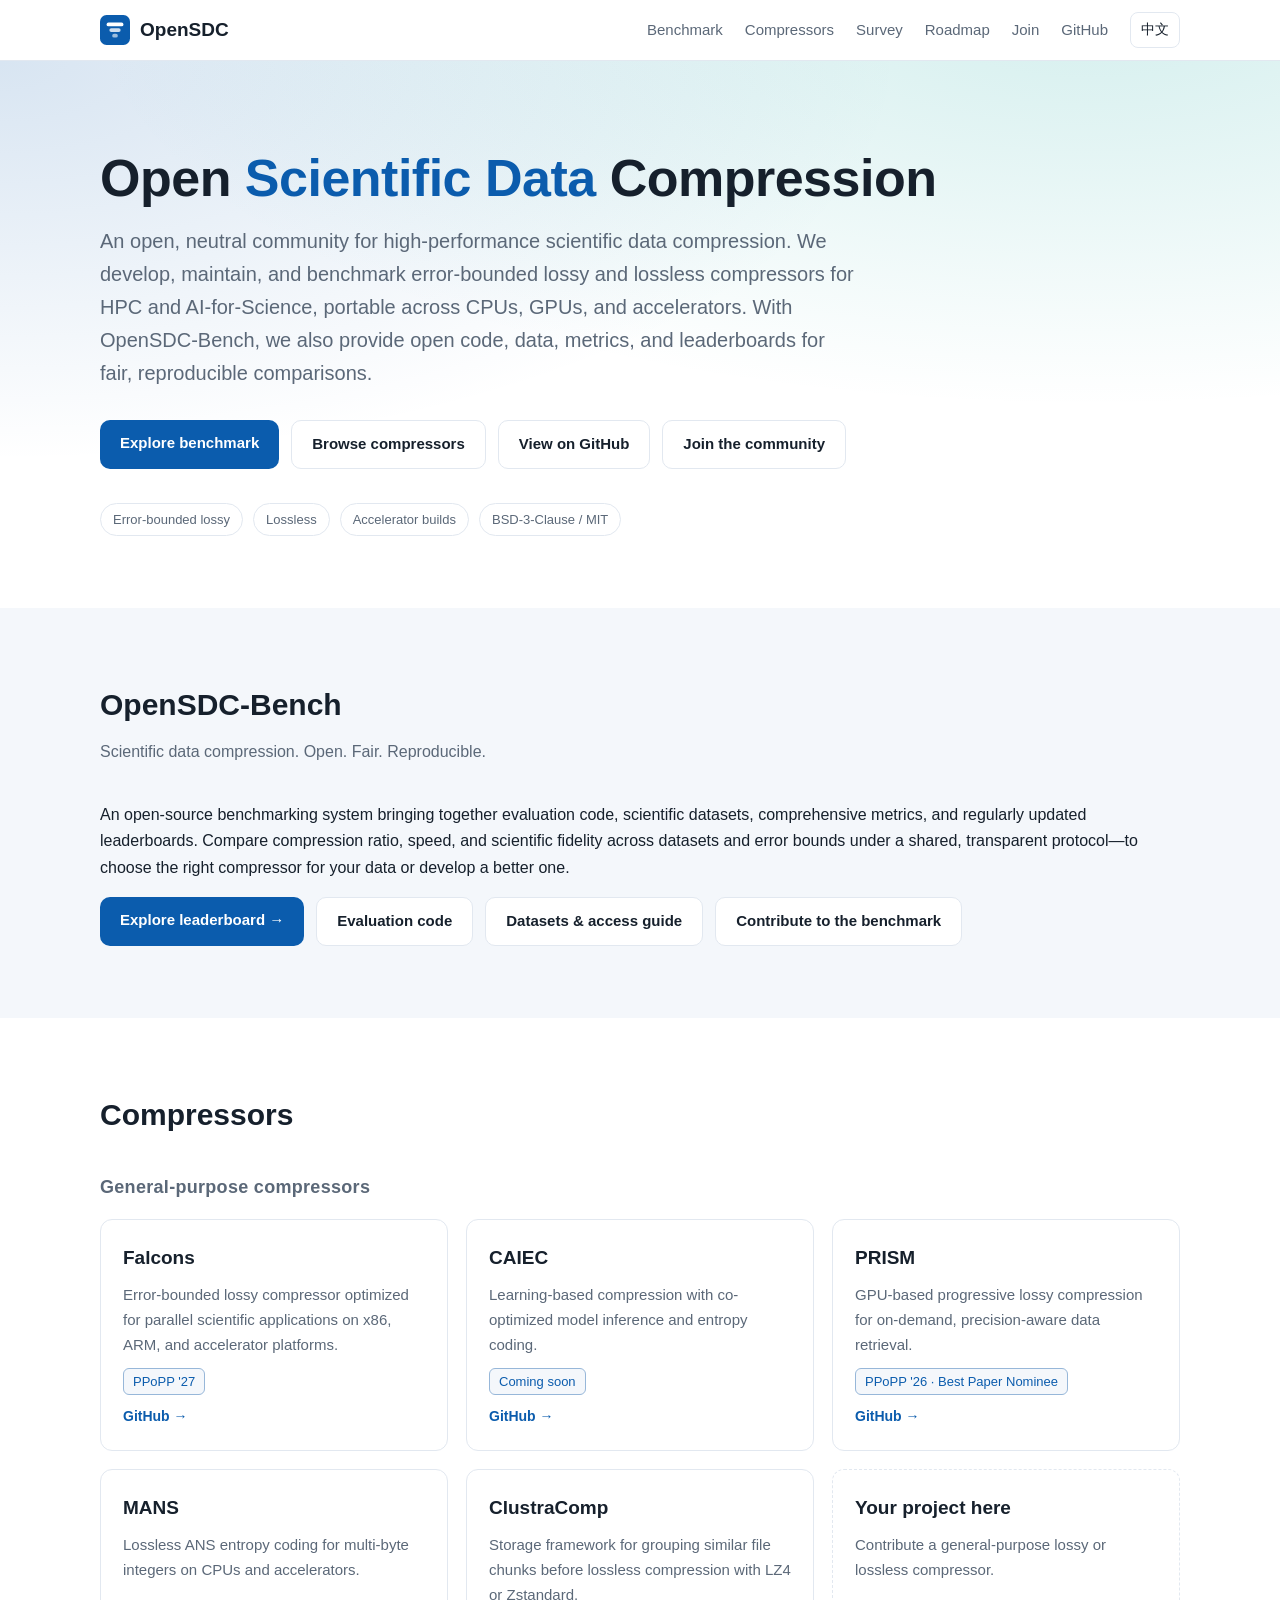
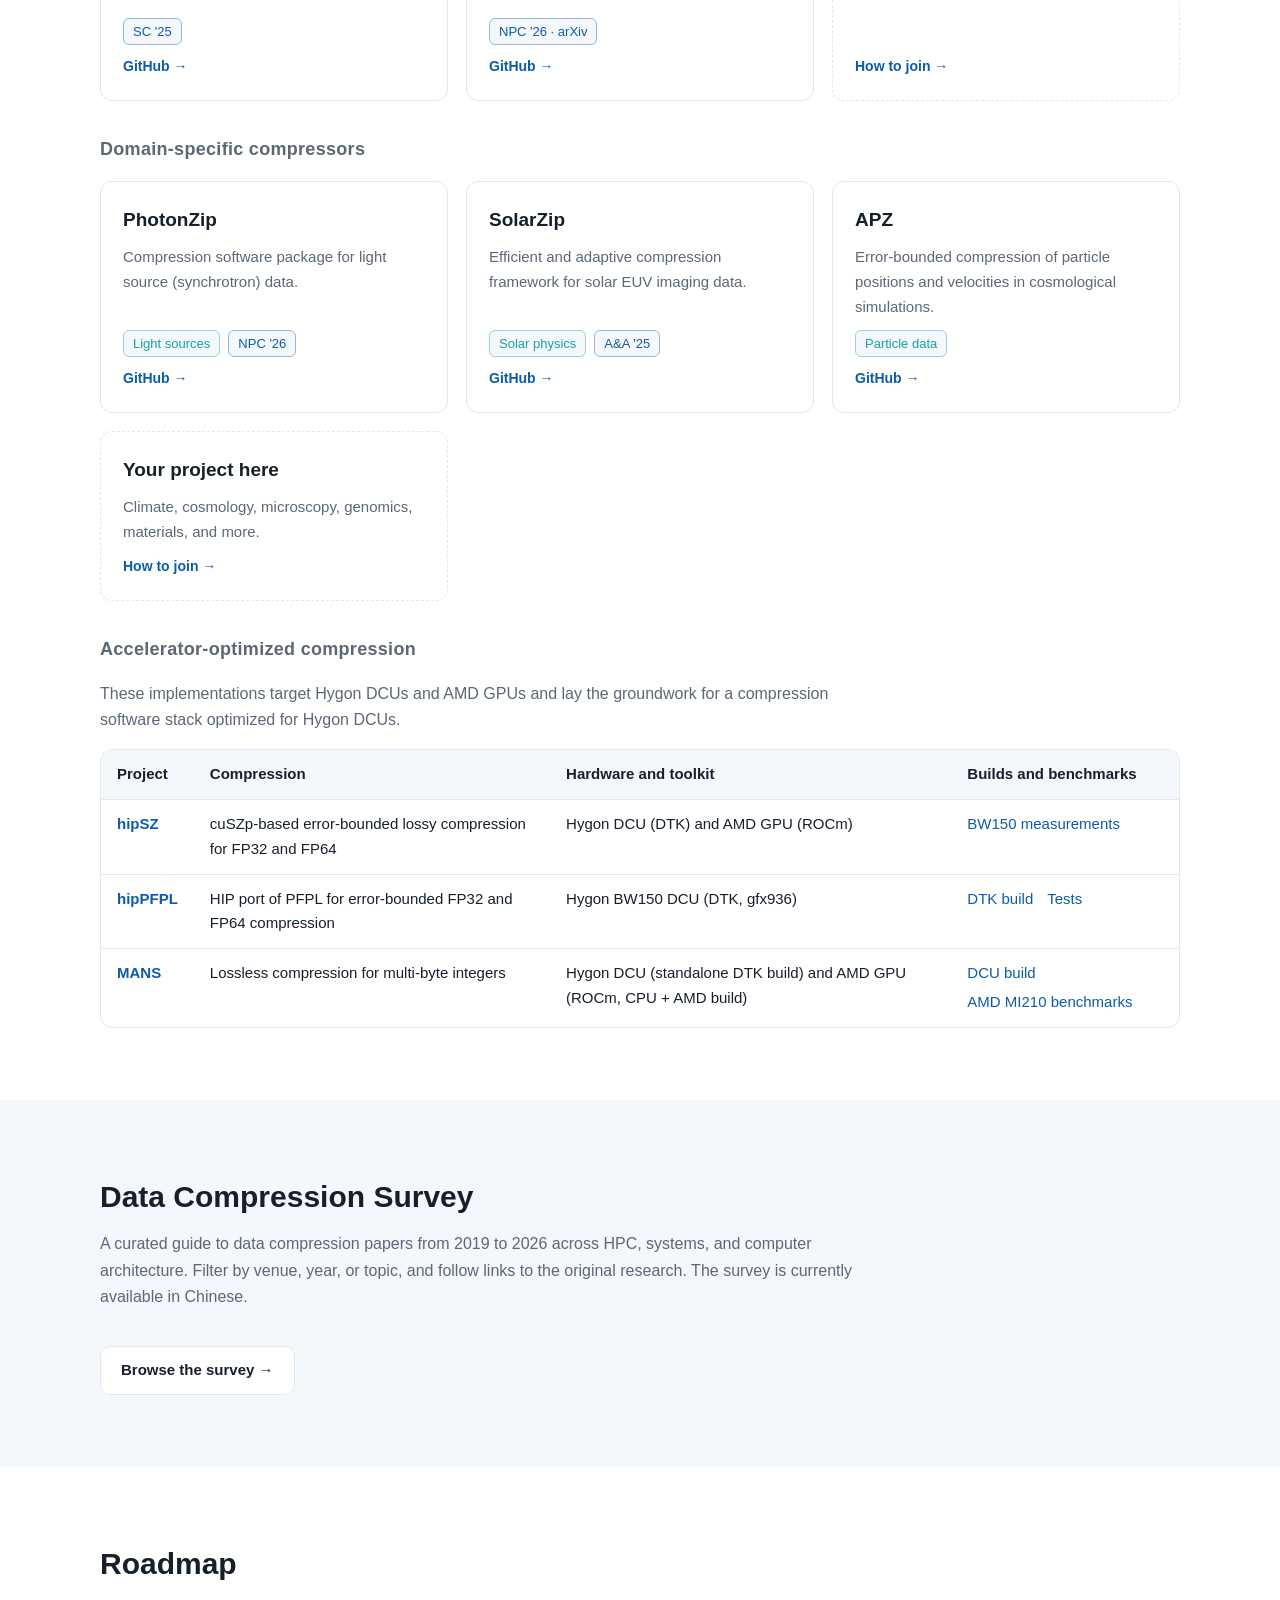
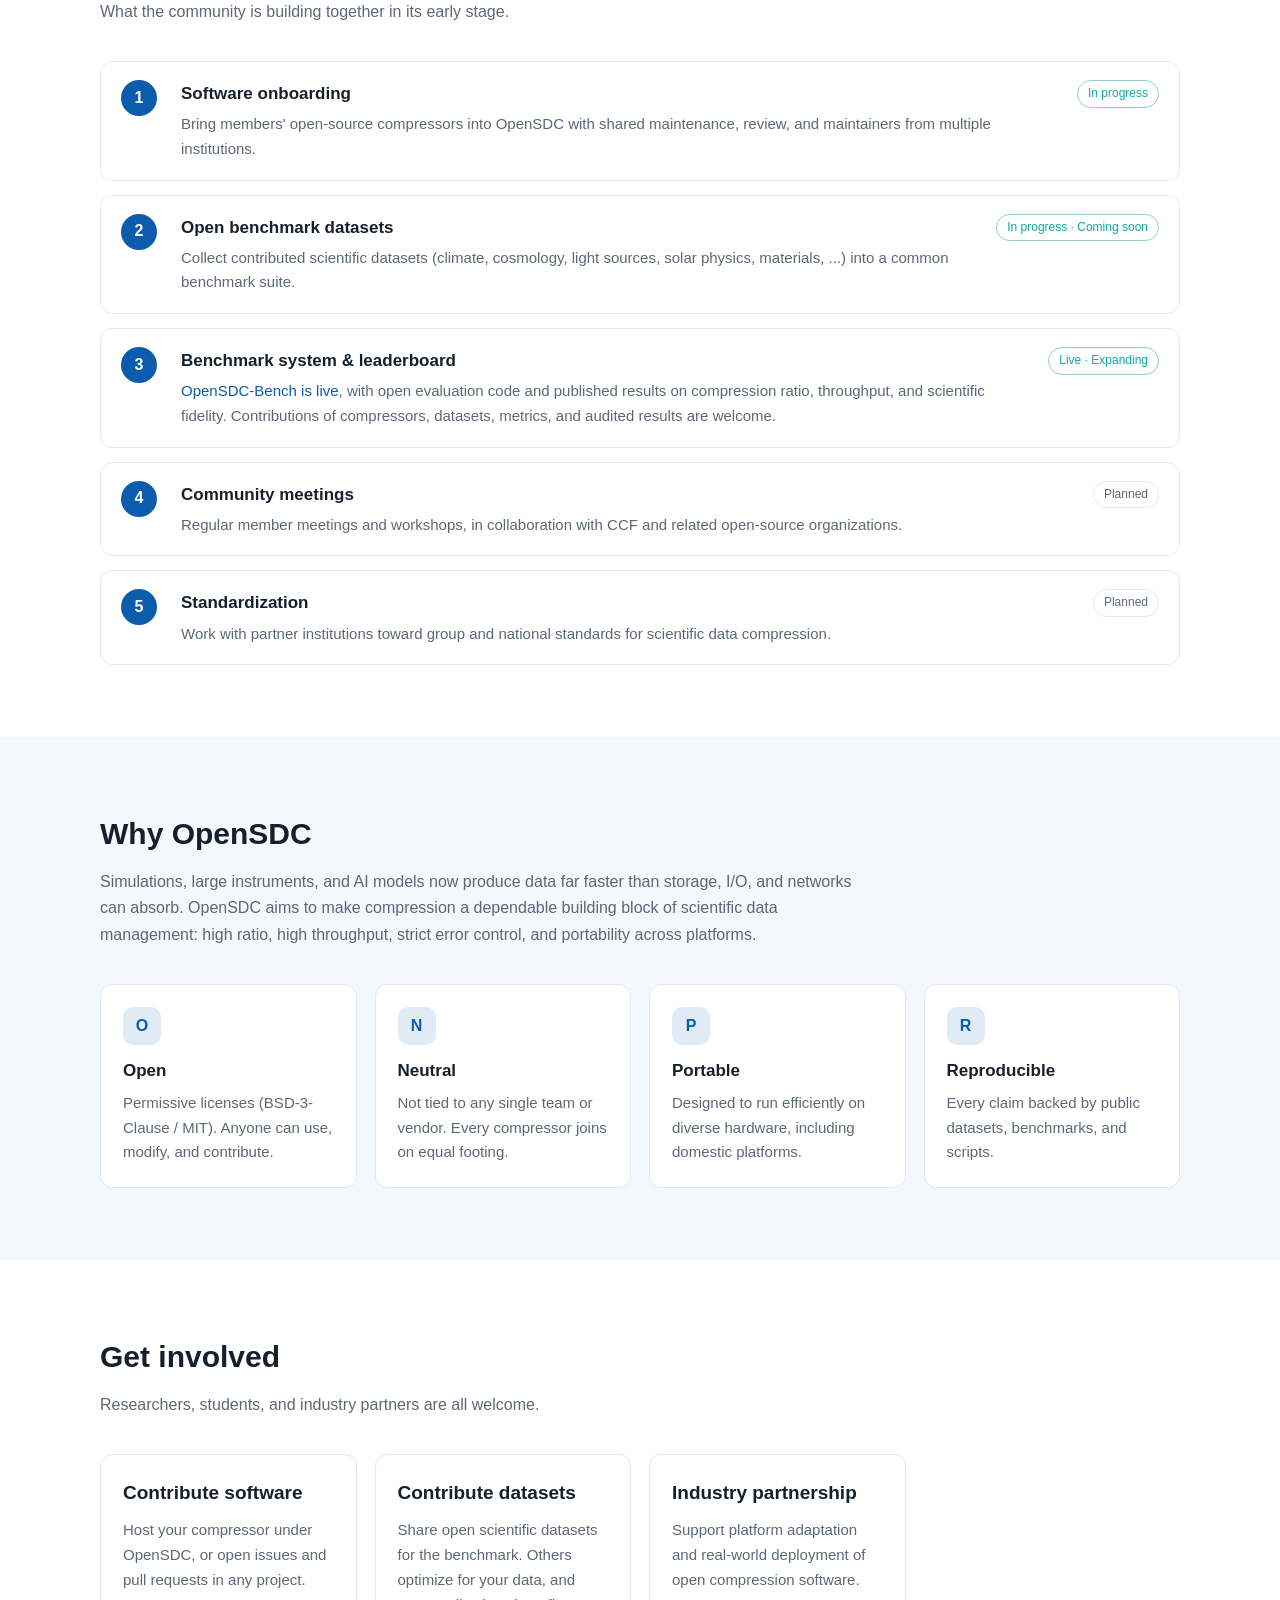
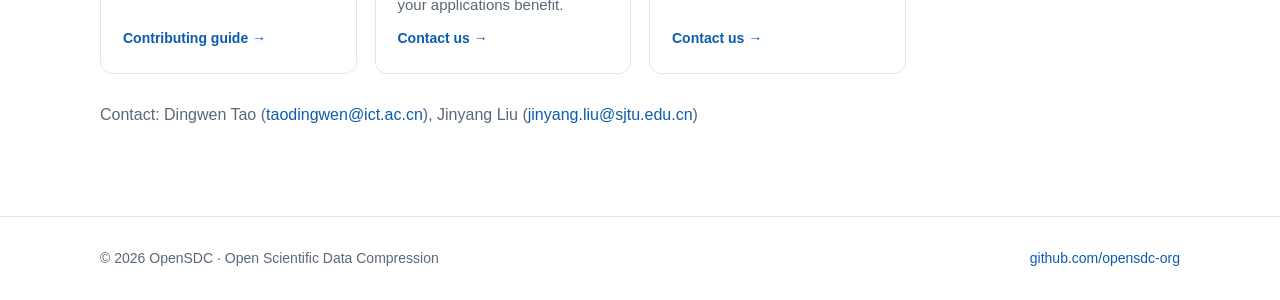
==== commit 8bc7f45d: "add NPC'26 paper link in index.html" ====
--- a/index.html
+++ b/index.html
@@ -354,7 +354,7 @@
   { name:"ClustraComp", group:"general", repo:"https://github.com/opensdc-org/ClustraComp",
     en:"Storage framework for grouping similar file chunks before lossless compression with LZ4 or Zstandard.",
     zh:"基于相似文件块分组的无损压缩存储框架，支持 LZ4 和 Zstandard。",
-    pub:"NPC '26"},
+    pub:"NPC '26 · arXiv", pubUrl:"https://arxiv.org/abs/2611.22847" },
   { name:"PhotonZip", group:"domain", domain:"Light sources", domainZh:"光源", repo:"https://github.com/opensdc-org/PhotonZip",
     en:"Compression software package for light source (synchrotron) data.",
     zh:"面向光源数据的压缩软件包。",
